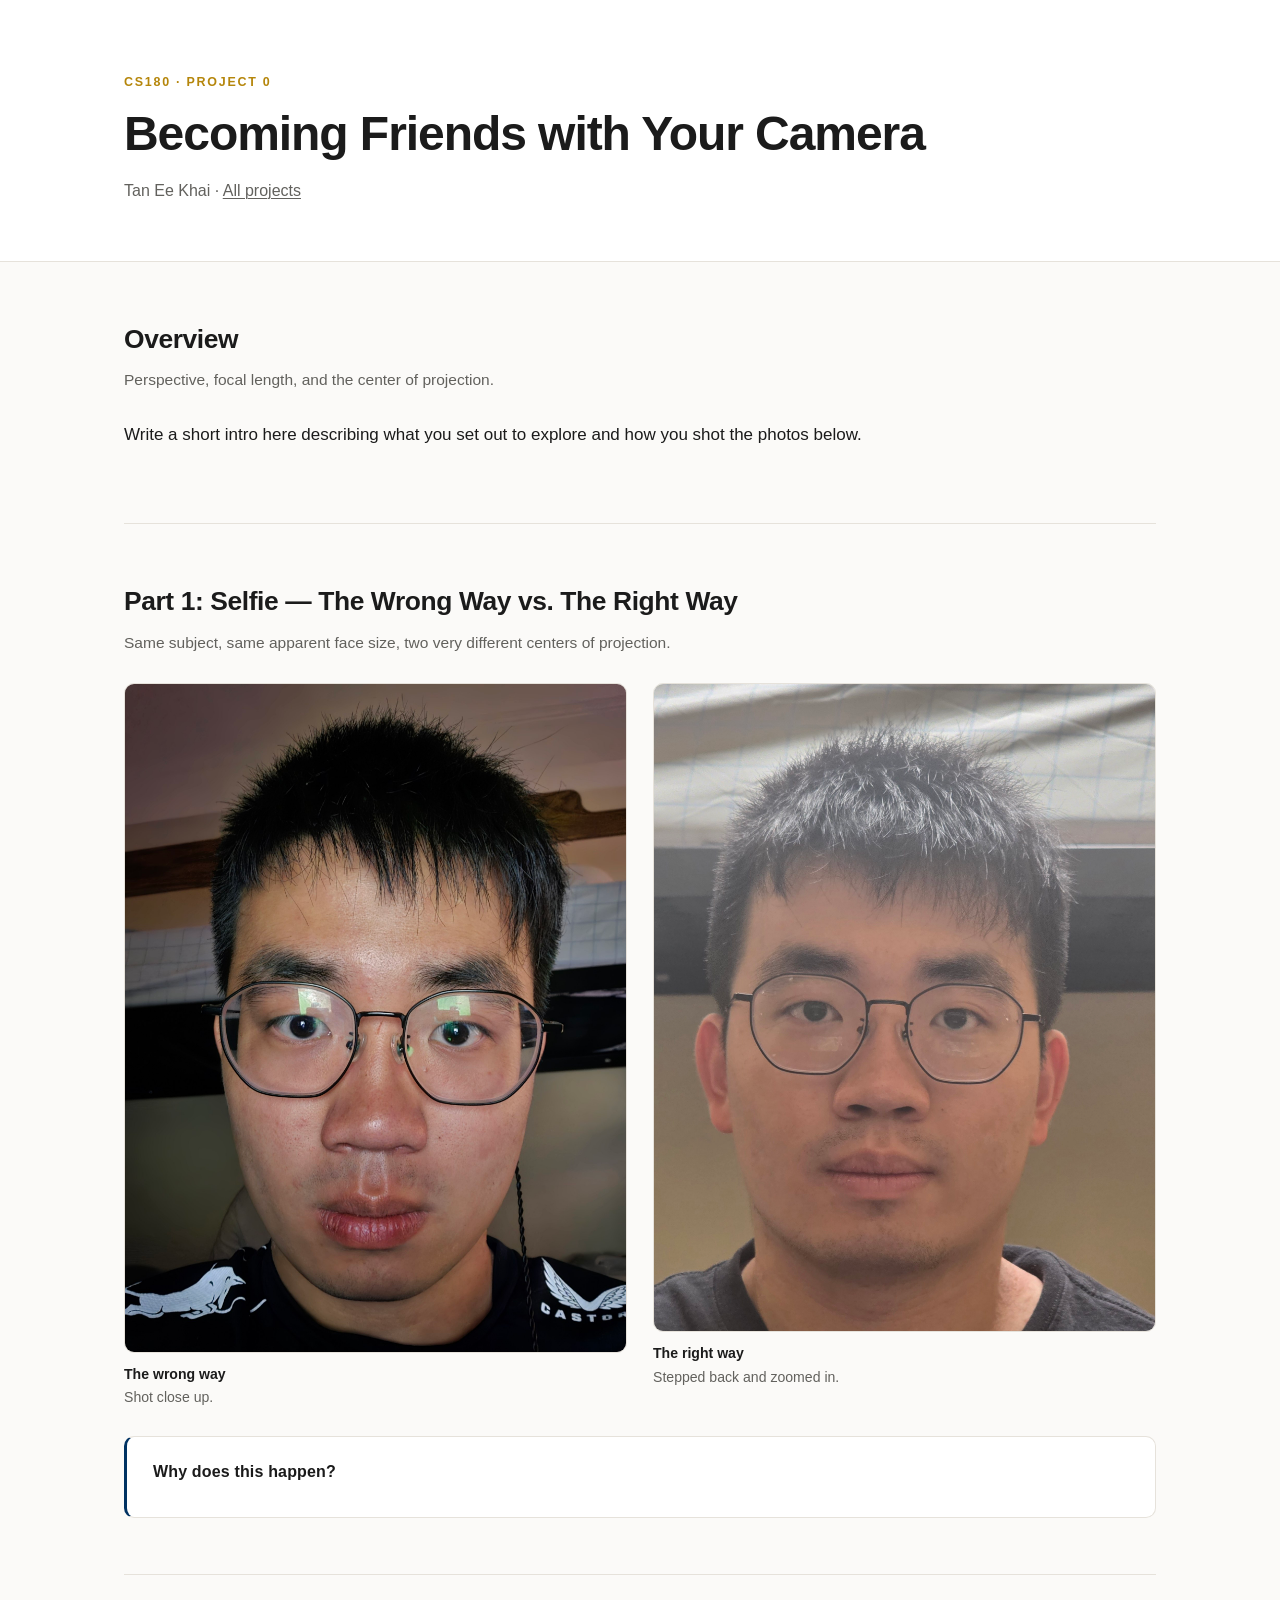
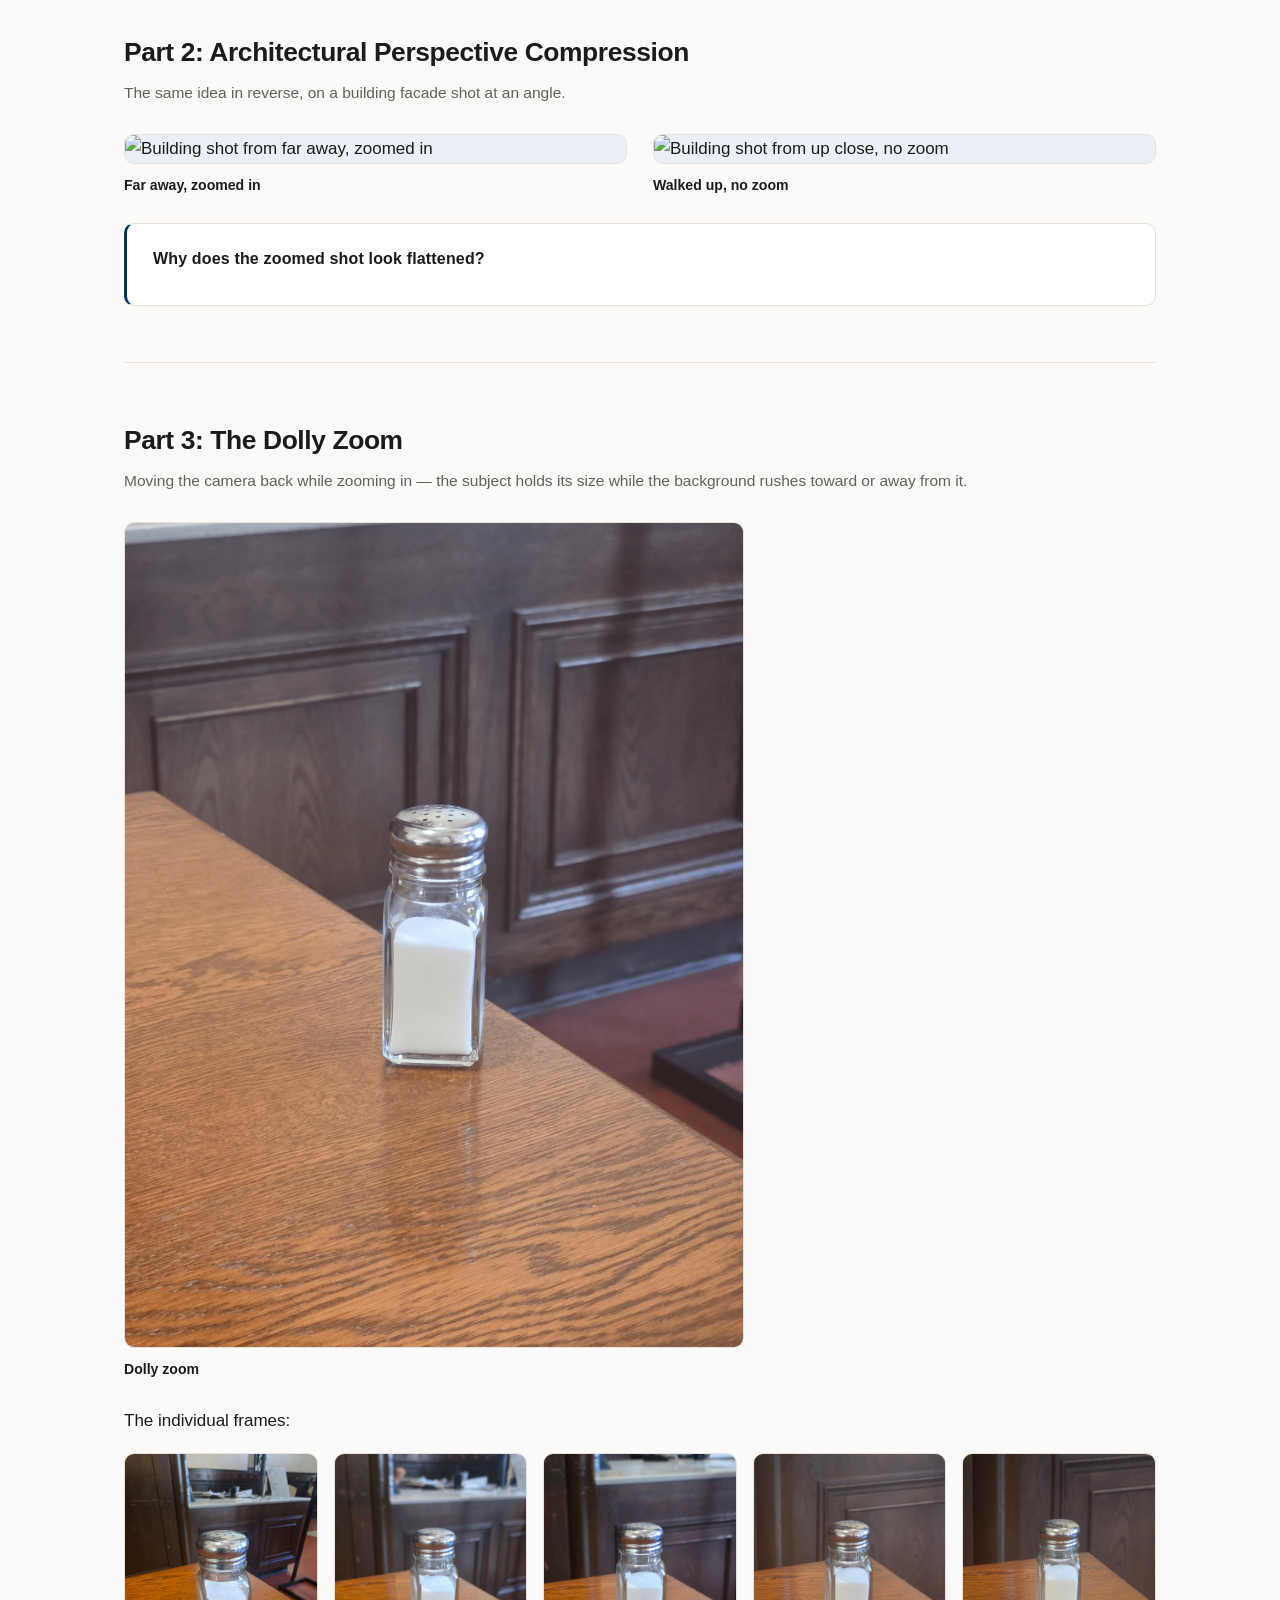
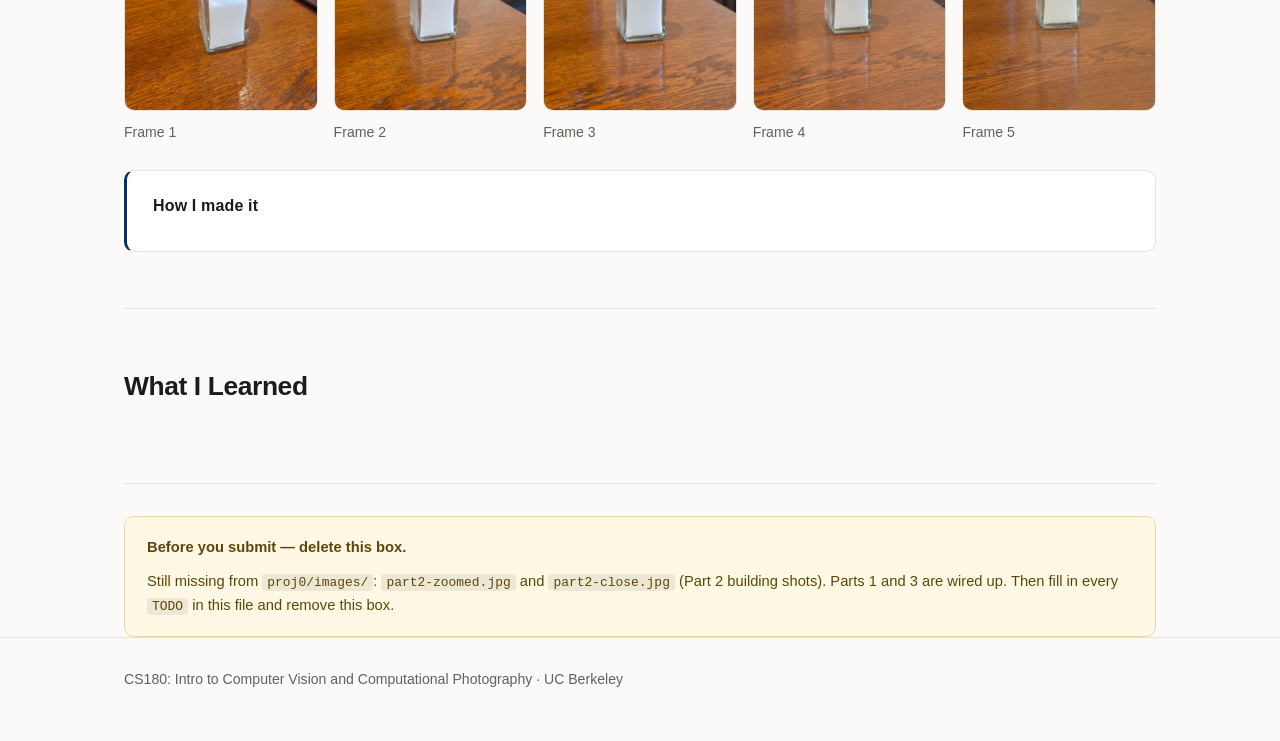
==== proj0/index.html @ 8c3b4233 "Wire Part 3 to the actual dolly zoom filenames" ====
<!DOCTYPE html>
<html lang="en">
<head>
<meta charset="utf-8">
<meta name="viewport" content="width=device-width, initial-scale=1">
<title>Project 0: Becoming Friends with Your Camera — CS180</title>
<style>
:root {
  --bg: #fbfaf8;
  --surface: #ffffff;
  --text: #1b1b1b;
  --muted: #62615d;
  --border: #e6e2db;
  --accent: #003262;
  --accent-soft: #eaf0f6;
  --gold: #b5860b;
  --radius: 10px;
}
@media (prefers-color-scheme: dark) {
  :root {
    --bg: #14161a;
    --surface: #1c1f24;
    --text: #e9e7e3;
    --muted: #9b9892;
    --border: #2d3138;
    --accent: #7fb3e8;
    --accent-soft: #1e2733;
    --gold: #e0ae3c;
  }
}
* { box-sizing: border-box; }
body {
  margin: 0;
  background: var(--bg);
  color: var(--text);
  font-family: -apple-system, BlinkMacSystemFont, "Segoe UI", Inter, Roboto,
    Helvetica, Arial, sans-serif;
  font-size: 17px;
  line-height: 1.65;
  -webkit-font-smoothing: antialiased;
}
.wrap { max-width: 1080px; margin: 0 auto; padding: 0 24px; }

header.hero {
  border-bottom: 1px solid var(--border);
  background: var(--surface);
  padding: 72px 0 56px;
}
.eyebrow {
  font-size: 0.78rem;
  letter-spacing: 0.14em;
  text-transform: uppercase;
  color: var(--gold);
  font-weight: 600;
  margin: 0 0 14px;
}
h1 {
  font-size: clamp(2rem, 5vw, 3rem);
  line-height: 1.12;
  letter-spacing: -0.022em;
  margin: 0 0 18px;
  font-weight: 700;
}
.byline { color: var(--muted); margin: 0; font-size: 1rem; }
.byline a { color: inherit; }

main { padding: 8px 0 96px; }
section { padding: 56px 0; border-bottom: 1px solid var(--border); }
section:last-child { border-bottom: 0; }
h2 {
  font-size: 1.65rem;
  letter-spacing: -0.015em;
  margin: 0 0 6px;
  font-weight: 650;
}
.section-sub { color: var(--muted); margin: 0 0 28px; font-size: 0.97rem; }
p { margin: 0 0 18px; }
a { color: var(--accent); text-decoration-thickness: 1px; text-underline-offset: 2px; }

.pair {
  display: grid;
  grid-template-columns: repeat(auto-fit, minmax(290px, 1fr));
  gap: 26px;
  margin: 0 0 26px;
}
.strip {
  display: grid;
  grid-template-columns: repeat(auto-fit, minmax(170px, 1fr));
  gap: 16px;
  margin: 0 0 26px;
}
figure { margin: 0; }
figure img {
  display: block;
  width: 100%;
  height: auto;
  border-radius: var(--radius);
  border: 1px solid var(--border);
  background: var(--accent-soft);
}
figcaption { margin-top: 10px; font-size: 0.88rem; color: var(--muted); }
figcaption strong { color: var(--text); font-weight: 600; display: block; }
.solo { max-width: 620px; margin: 0 0 26px; }

.writeup {
  background: var(--surface);
  border: 1px solid var(--border);
  border-left: 3px solid var(--accent);
  border-radius: var(--radius);
  padding: 22px 26px;
}
.writeup h3 { margin: 0 0 10px; font-size: 1rem; letter-spacing: 0.01em; }
.writeup p:last-child { margin-bottom: 0; }

.todo {
  background: #fff8e5;
  border: 1px solid #e8d9a8;
  color: #5c4708;
  border-radius: var(--radius);
  padding: 18px 22px;
  margin: 32px 0 0;
  font-size: 0.92rem;
}
.todo code {
  background: rgba(0, 0, 0, 0.07);
  padding: 1px 5px;
  border-radius: 4px;
  font-size: 0.88em;
}
@media (prefers-color-scheme: dark) {
  .todo { background: #2a2412; border-color: #4d421f; color: #e3cf95; }
  .todo code { background: rgba(255, 255, 255, 0.1); }
}

footer {
  border-top: 1px solid var(--border);
  padding: 30px 0 50px;
  color: var(--muted);
  font-size: 0.88rem;
}

@media print {
  body { background: #fff; color: #000; font-size: 12px; }
  header.hero { padding: 20px 0; }
  section { padding: 20px 0; page-break-inside: avoid; }
  .todo { display: none; }
  figure img { border: 1px solid #ccc; }
}
</style>
</head>
<body>

<header class="hero">
  <div class="wrap">
    <p class="eyebrow">CS180 &middot; Project 0</p>
    <h1>Becoming Friends with Your Camera</h1>
    <p class="byline">Tan Ee Khai &middot; <a href="../">All projects</a></p>
  </div>
</header>

<main class="wrap">

  <section>
    <h2>Overview</h2>
    <p class="section-sub">Perspective, focal length, and the center of projection.</p>
    <p>
      <!-- TODO: 2-4 sentences introducing the project in your own words. -->
      Write a short intro here describing what you set out to explore and how you
      shot the photos below.
    </p>
  </section>

  <!-- ============ PART 1 ============ -->
  <section>
    <h2>Part 1: Selfie &mdash; The Wrong Way vs. The Right Way</h2>
    <p class="section-sub">
      Same subject, same apparent face size, two very different centers of projection.
    </p>

    <div class="pair">
      <figure>
        <img src="images/part1-close.jpg" alt="Portrait shot from close up, wide angle">
        <figcaption>
          <strong>The wrong way</strong>
          Shot close up. <!-- TODO: focal length @ distance, e.g. 24mm @ 30cm -->
        </figcaption>
      </figure>
      <figure>
        <img src="images/part1-far.png" alt="Portrait shot from far away, zoomed in">
        <figcaption>
          <strong>The right way</strong>
          Stepped back and zoomed in. <!-- TODO: focal length @ distance -->
        </figcaption>
      </figure>
    </div>

    <div class="writeup">
      <h3>Why does this happen?</h3>
      <p>
        <!-- TODO: your explanation. Think about the ratio of distances from the
             camera to the nose vs. the ears, and how that ratio changes as the
             camera moves back. -->
      </p>
    </div>
  </section>

  <!-- ============ PART 2 ============ -->
  <section>
    <h2>Part 2: Architectural Perspective Compression</h2>
    <p class="section-sub">
      The same idea in reverse, on a building facade shot at an angle.
    </p>

    <div class="pair">
      <figure>
        <img src="images/part2-zoomed.jpg" alt="Building shot from far away, zoomed in">
        <figcaption>
          <strong>Far away, zoomed in</strong>
          <!-- TODO: focal length @ approximate distance -->
        </figcaption>
      </figure>
      <figure>
        <img src="images/part2-close.jpg" alt="Building shot from up close, no zoom">
        <figcaption>
          <strong>Walked up, no zoom</strong>
          <!-- TODO: focal length @ approximate distance -->
        </figcaption>
      </figure>
    </div>

    <div class="writeup">
      <h3>Why does the zoomed shot look flattened?</h3>
      <p>
        <!-- TODO: your explanation. Compare how much the near and far edges of the
             facade differ in distance from the camera in each shot. -->
      </p>
    </div>
  </section>

  <!-- ============ PART 3 ============ -->
  <section>
    <h2>Part 3: The Dolly Zoom</h2>
    <p class="section-sub">
      Moving the camera back while zooming in &mdash; the subject holds its size
      while the background rushes toward or away from it.
    </p>

    <figure class="solo">
      <img src="images/dollyzoom.gif" alt="Animated dolly zoom effect">
      <figcaption>
        <strong>Dolly zoom</strong>
        <!-- TODO: describe your setup and the focal length range you covered. -->
      </figcaption>
    </figure>

    <p>The individual frames:</p>
    <div class="strip">
      <figure>
        <img src="images/dolly1.png" alt="Dolly zoom frame 1">
        <figcaption>Frame 1</figcaption>
      </figure>
      <figure>
        <img src="images/dolly2.jpg" alt="Dolly zoom frame 2">
        <figcaption>Frame 2</figcaption>
      </figure>
      <figure>
        <img src="images/dolly3.jpg" alt="Dolly zoom frame 3">
        <figcaption>Frame 3</figcaption>
      </figure>
      <figure>
        <img src="images/dolly4.jpg" alt="Dolly zoom frame 4">
        <figcaption>Frame 4</figcaption>
      </figure>
      <figure>
        <img src="images/dolly5.jpg" alt="Dolly zoom frame 5">
        <figcaption>Frame 5</figcaption>
      </figure>
    </div>

    <div class="writeup">
      <h3>How I made it</h3>
      <p>
        <!-- TODO: how you shot and assembled the GIF. -->
      </p>
    </div>
  </section>

  <!-- ============ REFLECTION ============ -->
  <section>
    <h2>What I Learned</h2>
    <p>
      <!-- TODO: the single most interesting thing you took away from this project. -->
    </p>
  </section>

  <div class="todo">
    <strong>Before you submit &mdash; delete this box.</strong>
    <p style="margin:10px 0 0">
      Still missing from <code>proj0/images/</code>:
      <code>part2-zoomed.jpg</code> and <code>part2-close.jpg</code>
      (Part 2 building shots). Parts 1 and 3 are wired up.
      Then fill in every <code>TODO</code> in this file and remove this box.
    </p>
  </div>

</main>

<footer>
  <div class="wrap">
    CS180: Intro to Computer Vision and Computational Photography &middot; UC Berkeley
  </div>
</footer>

</body>
</html>
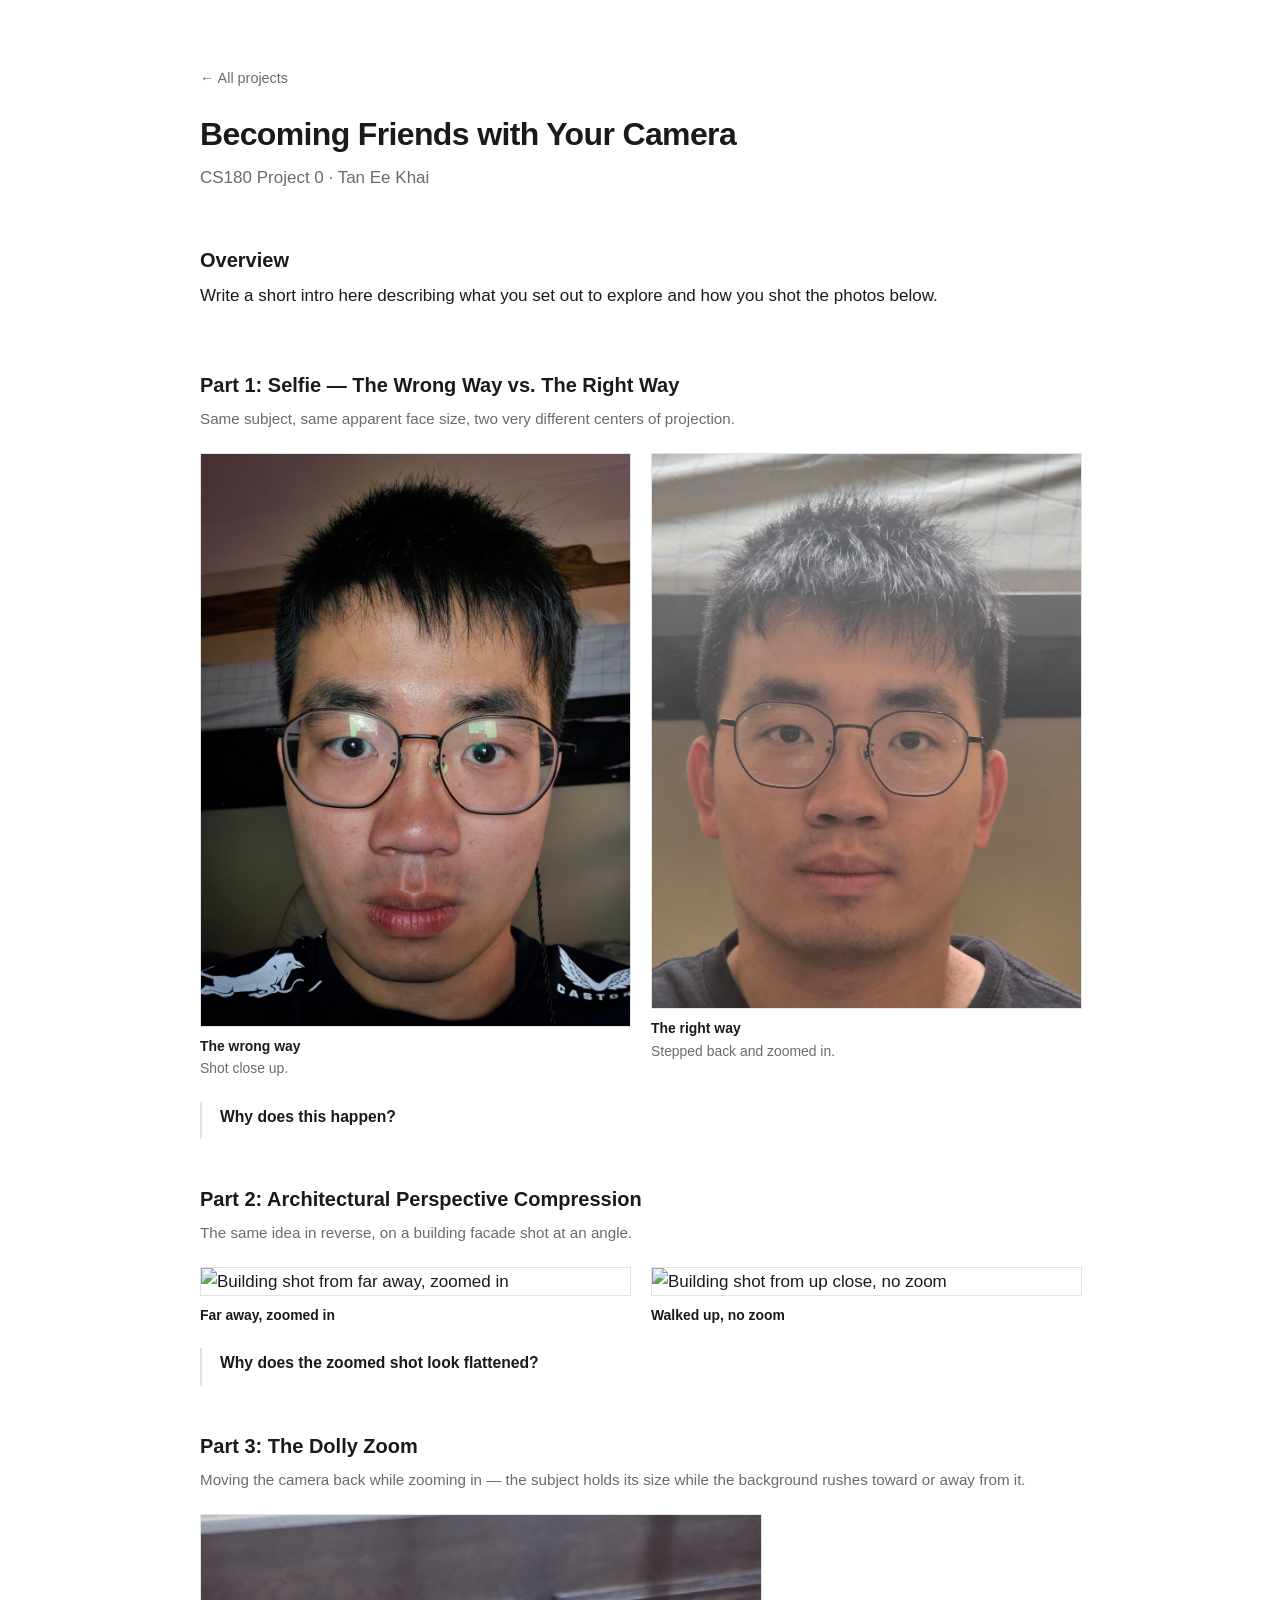
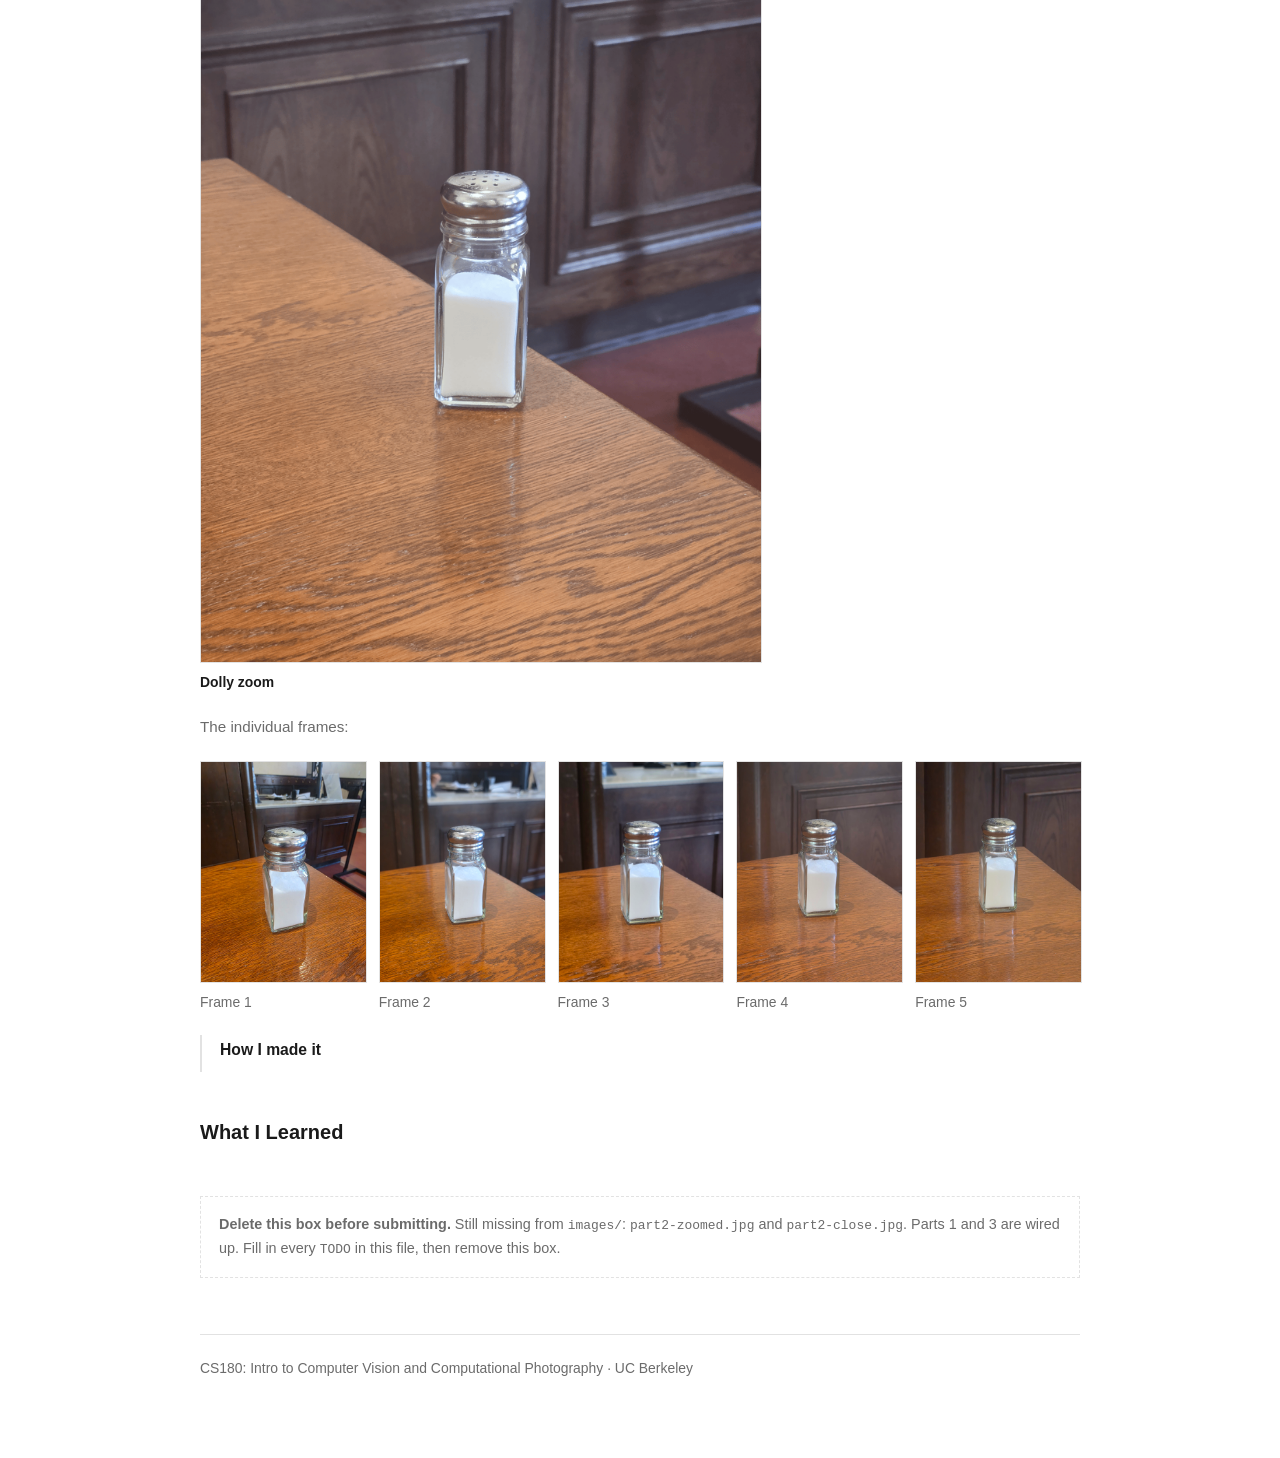
==== commit ac36c414: "Minimal styling; drop images README" ====
--- a/proj0/index.html
+++ b/proj0/index.html
@@ -6,163 +6,72 @@
 <title>Project 0: Becoming Friends with Your Camera — CS180</title>
 <style>
 :root {
-  --bg: #fbfaf8;
-  --surface: #ffffff;
-  --text: #1b1b1b;
-  --muted: #62615d;
-  --border: #e6e2db;
+  --bg: #ffffff;
+  --text: #1a1a1a;
+  --muted: #6b6b6b;
+  --border: #e2e2e2;
   --accent: #003262;
-  --accent-soft: #eaf0f6;
-  --gold: #b5860b;
-  --radius: 10px;
 }
 @media (prefers-color-scheme: dark) {
   :root {
-    --bg: #14161a;
-    --surface: #1c1f24;
-    --text: #e9e7e3;
-    --muted: #9b9892;
-    --border: #2d3138;
+    --bg: #151719;
+    --text: #e8e6e3;
+    --muted: #9a9894;
+    --border: #303336;
     --accent: #7fb3e8;
-    --accent-soft: #1e2733;
-    --gold: #e0ae3c;
   }
 }
-* { box-sizing: border-box; }
 body {
   margin: 0;
   background: var(--bg);
   color: var(--text);
-  font-family: -apple-system, BlinkMacSystemFont, "Segoe UI", Inter, Roboto,
-    Helvetica, Arial, sans-serif;
+  font-family: -apple-system, BlinkMacSystemFont, "Segoe UI", Roboto, Helvetica, Arial, sans-serif;
   font-size: 17px;
-  line-height: 1.65;
-  -webkit-font-smoothing: antialiased;
-}
-.wrap { max-width: 1080px; margin: 0 auto; padding: 0 24px; }
-
-header.hero {
-  border-bottom: 1px solid var(--border);
-  background: var(--surface);
-  padding: 72px 0 56px;
-}
-.eyebrow {
-  font-size: 0.78rem;
-  letter-spacing: 0.14em;
-  text-transform: uppercase;
-  color: var(--gold);
-  font-weight: 600;
-  margin: 0 0 14px;
-}
-h1 {
-  font-size: clamp(2rem, 5vw, 3rem);
-  line-height: 1.12;
-  letter-spacing: -0.022em;
-  margin: 0 0 18px;
-  font-weight: 700;
-}
-.byline { color: var(--muted); margin: 0; font-size: 1rem; }
-.byline a { color: inherit; }
-
-main { padding: 8px 0 96px; }
-section { padding: 56px 0; border-bottom: 1px solid var(--border); }
-section:last-child { border-bottom: 0; }
-h2 {
-  font-size: 1.65rem;
-  letter-spacing: -0.015em;
-  margin: 0 0 6px;
-  font-weight: 650;
-}
-.section-sub { color: var(--muted); margin: 0 0 28px; font-size: 0.97rem; }
-p { margin: 0 0 18px; }
-a { color: var(--accent); text-decoration-thickness: 1px; text-underline-offset: 2px; }
-
-.pair {
-  display: grid;
-  grid-template-columns: repeat(auto-fit, minmax(290px, 1fr));
-  gap: 26px;
-  margin: 0 0 26px;
-}
-.strip {
-  display: grid;
-  grid-template-columns: repeat(auto-fit, minmax(170px, 1fr));
-  gap: 16px;
-  margin: 0 0 26px;
-}
+  line-height: 1.6;
+}
+.wrap { max-width: 880px; margin: 0 auto; padding: 64px 24px 80px; }
+.back { color: var(--muted); font-size: 0.9rem; text-decoration: none; }
+.back:hover { text-decoration: underline; }
+h1 { font-size: 2rem; font-weight: 600; margin: 18px 0 4px; letter-spacing: -0.02em; }
+.sub { color: var(--muted); margin: 0 0 8px; }
+section { padding: 44px 0 0; }
+h2 { font-size: 1.25rem; font-weight: 600; margin: 0 0 6px; }
+.note { color: var(--muted); margin: 0 0 22px; font-size: 0.95rem; }
+p { margin: 0 0 16px; }
+a { color: var(--accent); text-underline-offset: 2px; }
+.pair { display: grid; grid-template-columns: repeat(auto-fit, minmax(280px, 1fr)); gap: 22px; margin-bottom: 22px; }
+.strip { display: grid; grid-template-columns: repeat(auto-fit, minmax(150px, 1fr)); gap: 14px; margin-bottom: 22px; }
 figure { margin: 0; }
-figure img {
-  display: block;
-  width: 100%;
-  height: auto;
-  border-radius: var(--radius);
-  border: 1px solid var(--border);
-  background: var(--accent-soft);
-}
-figcaption { margin-top: 10px; font-size: 0.88rem; color: var(--muted); }
-figcaption strong { color: var(--text); font-weight: 600; display: block; }
-.solo { max-width: 620px; margin: 0 0 26px; }
-
-.writeup {
-  background: var(--surface);
-  border: 1px solid var(--border);
-  border-left: 3px solid var(--accent);
-  border-radius: var(--radius);
-  padding: 22px 26px;
-}
-.writeup h3 { margin: 0 0 10px; font-size: 1rem; letter-spacing: 0.01em; }
-.writeup p:last-child { margin-bottom: 0; }
-
+figure img { display: block; width: 100%; height: auto; border: 1px solid var(--border); }
+figcaption { margin-top: 8px; font-size: 0.87rem; color: var(--muted); }
+figcaption strong { display: block; color: var(--text); font-weight: 600; }
+.solo { max-width: 560px; margin-bottom: 22px; }
+.why { border-left: 2px solid var(--border); padding: 2px 0 2px 18px; }
+.why h3 { margin: 0 0 8px; font-size: 0.98rem; font-weight: 600; }
+.why p:last-child { margin-bottom: 0; }
 .todo {
-  background: #fff8e5;
-  border: 1px solid #e8d9a8;
-  color: #5c4708;
-  border-radius: var(--radius);
-  padding: 18px 22px;
-  margin: 32px 0 0;
-  font-size: 0.92rem;
-}
-.todo code {
-  background: rgba(0, 0, 0, 0.07);
-  padding: 1px 5px;
-  border-radius: 4px;
-  font-size: 0.88em;
-}
-@media (prefers-color-scheme: dark) {
-  .todo { background: #2a2412; border-color: #4d421f; color: #e3cf95; }
-  .todo code { background: rgba(255, 255, 255, 0.1); }
-}
-
-footer {
-  border-top: 1px solid var(--border);
-  padding: 30px 0 50px;
-  color: var(--muted);
-  font-size: 0.88rem;
-}
-
+  margin-top: 48px; padding: 16px 18px; font-size: 0.9rem;
+  border: 1px dashed var(--border); color: var(--muted);
+}
+.todo code { font-size: 0.9em; }
+footer { margin-top: 56px; padding-top: 22px; border-top: 1px solid var(--border); color: var(--muted); font-size: 0.87rem; }
 @media print {
   body { background: #fff; color: #000; font-size: 12px; }
-  header.hero { padding: 20px 0; }
-  section { padding: 20px 0; page-break-inside: avoid; }
-  .todo { display: none; }
-  figure img { border: 1px solid #ccc; }
+  .wrap { padding: 12px; max-width: none; }
+  section { page-break-inside: avoid; }
+  .todo, .back { display: none; }
 }
 </style>
 </head>
 <body>
-
-<header class="hero">
-  <div class="wrap">
-    <p class="eyebrow">CS180 &middot; Project 0</p>
-    <h1>Becoming Friends with Your Camera</h1>
-    <p class="byline">Tan Ee Khai &middot; <a href="../">All projects</a></p>
-  </div>
-</header>
-
-<main class="wrap">
+<div class="wrap">
+
+  <a class="back" href="../">&larr; All projects</a>
+  <h1>Becoming Friends with Your Camera</h1>
+  <p class="sub">CS180 Project 0 &middot; Tan Ee Khai</p>
 
   <section>
     <h2>Overview</h2>
-    <p class="section-sub">Perspective, focal length, and the center of projection.</p>
     <p>
       <!-- TODO: 2-4 sentences introducing the project in your own words. -->
       Write a short intro here describing what you set out to explore and how you
@@ -173,9 +82,7 @@
   <!-- ============ PART 1 ============ -->
   <section>
     <h2>Part 1: Selfie &mdash; The Wrong Way vs. The Right Way</h2>
-    <p class="section-sub">
-      Same subject, same apparent face size, two very different centers of projection.
-    </p>
+    <p class="note">Same subject, same apparent face size, two very different centers of projection.</p>
 
     <div class="pair">
       <figure>
@@ -194,7 +101,7 @@
       </figure>
     </div>
 
-    <div class="writeup">
+    <div class="why">
       <h3>Why does this happen?</h3>
       <p>
         <!-- TODO: your explanation. Think about the ratio of distances from the
@@ -207,9 +114,7 @@
   <!-- ============ PART 2 ============ -->
   <section>
     <h2>Part 2: Architectural Perspective Compression</h2>
-    <p class="section-sub">
-      The same idea in reverse, on a building facade shot at an angle.
-    </p>
+    <p class="note">The same idea in reverse, on a building facade shot at an angle.</p>
 
     <div class="pair">
       <figure>
@@ -228,7 +133,7 @@
       </figure>
     </div>
 
-    <div class="writeup">
+    <div class="why">
       <h3>Why does the zoomed shot look flattened?</h3>
       <p>
         <!-- TODO: your explanation. Compare how much the near and far edges of the
@@ -240,7 +145,7 @@
   <!-- ============ PART 3 ============ -->
   <section>
     <h2>Part 3: The Dolly Zoom</h2>
-    <p class="section-sub">
+    <p class="note">
       Moving the camera back while zooming in &mdash; the subject holds its size
       while the background rushes toward or away from it.
     </p>
@@ -253,7 +158,7 @@
       </figcaption>
     </figure>
 
-    <p>The individual frames:</p>
+    <p class="note">The individual frames:</p>
     <div class="strip">
       <figure>
         <img src="images/dolly1.png" alt="Dolly zoom frame 1">
@@ -277,7 +182,7 @@
       </figure>
     </div>
 
-    <div class="writeup">
+    <div class="why">
       <h3>How I made it</h3>
       <p>
         <!-- TODO: how you shot and assembled the GIF. -->
@@ -294,22 +199,16 @@
   </section>
 
   <div class="todo">
-    <strong>Before you submit &mdash; delete this box.</strong>
-    <p style="margin:10px 0 0">
-      Still missing from <code>proj0/images/</code>:
-      <code>part2-zoomed.jpg</code> and <code>part2-close.jpg</code>
-      (Part 2 building shots). Parts 1 and 3 are wired up.
-      Then fill in every <code>TODO</code> in this file and remove this box.
-    </p>
+    <strong>Delete this box before submitting.</strong>
+    Still missing from <code>images/</code>: <code>part2-zoomed.jpg</code> and
+    <code>part2-close.jpg</code>. Parts 1 and 3 are wired up. Fill in every
+    <code>TODO</code> in this file, then remove this box.
   </div>
 
-</main>
-
-<footer>
-  <div class="wrap">
+  <footer>
     CS180: Intro to Computer Vision and Computational Photography &middot; UC Berkeley
-  </div>
-</footer>
-
+  </footer>
+
+</div>
 </body>
 </html>
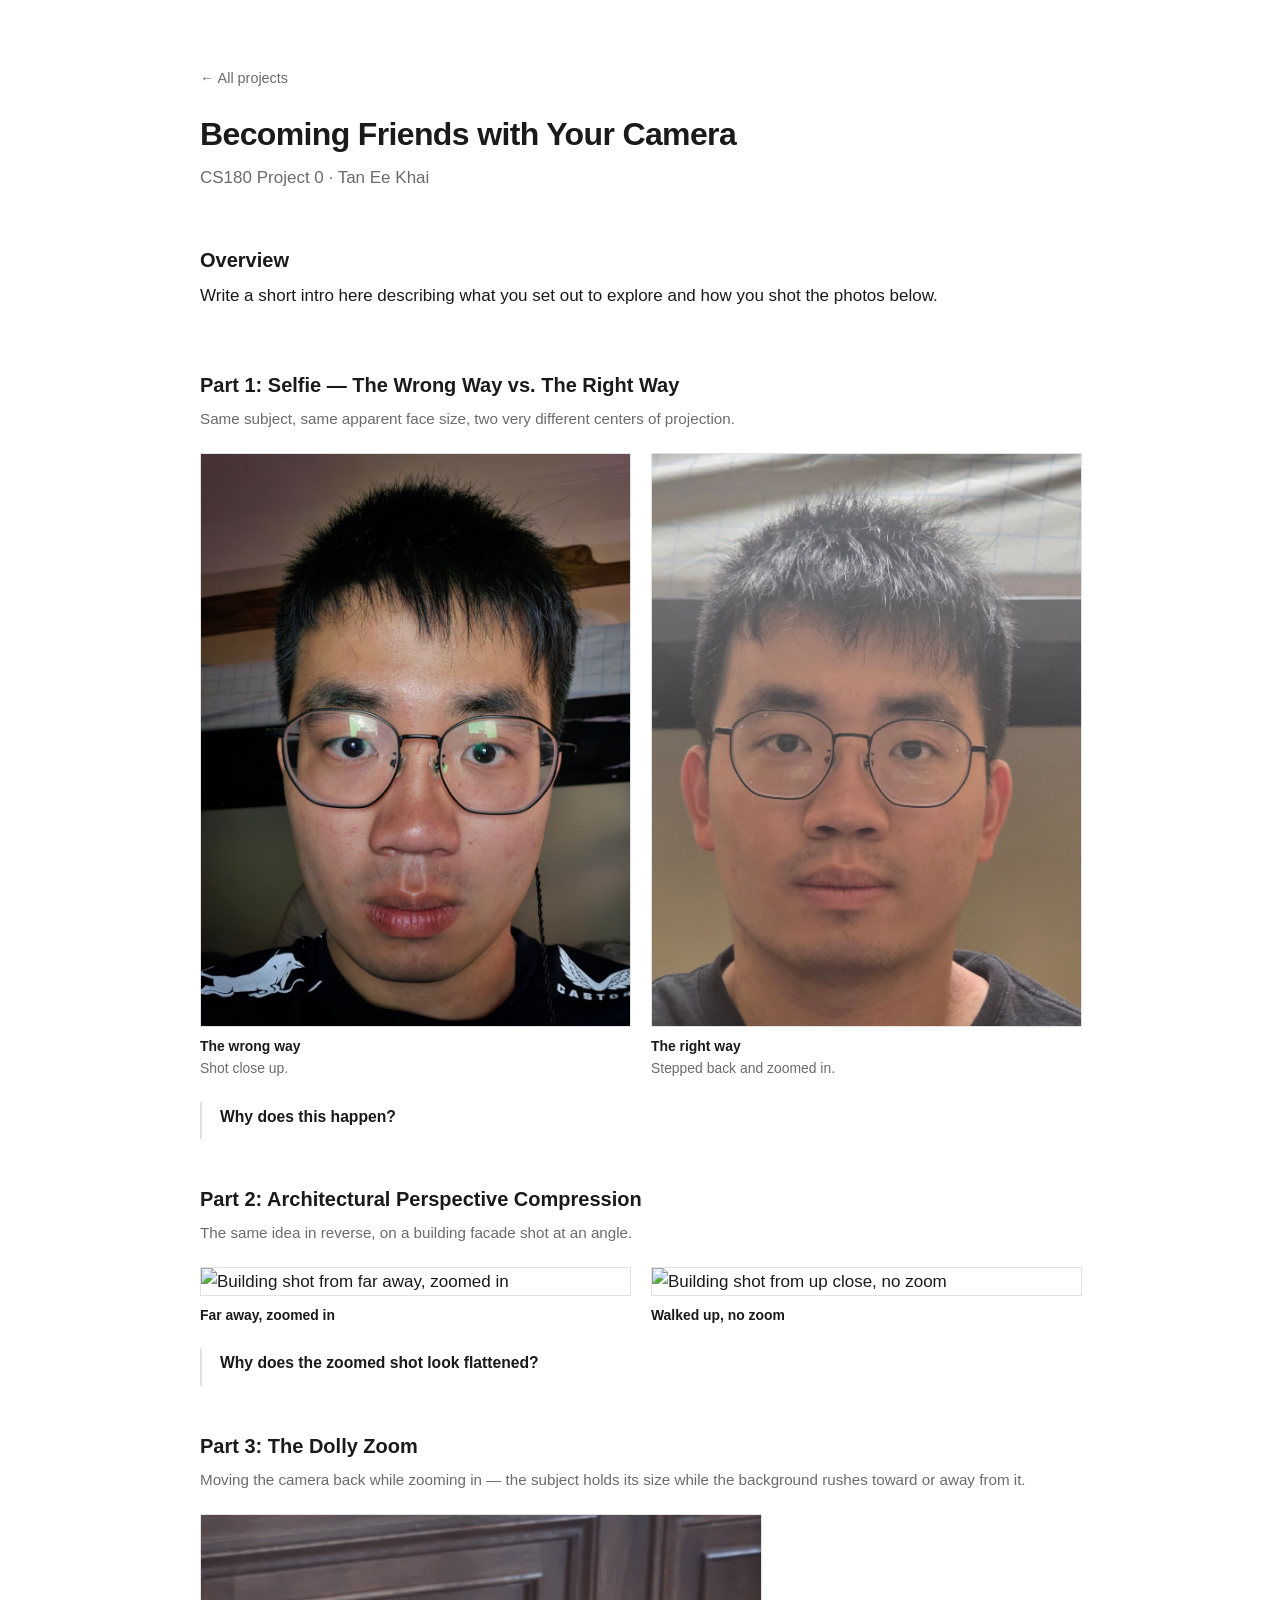
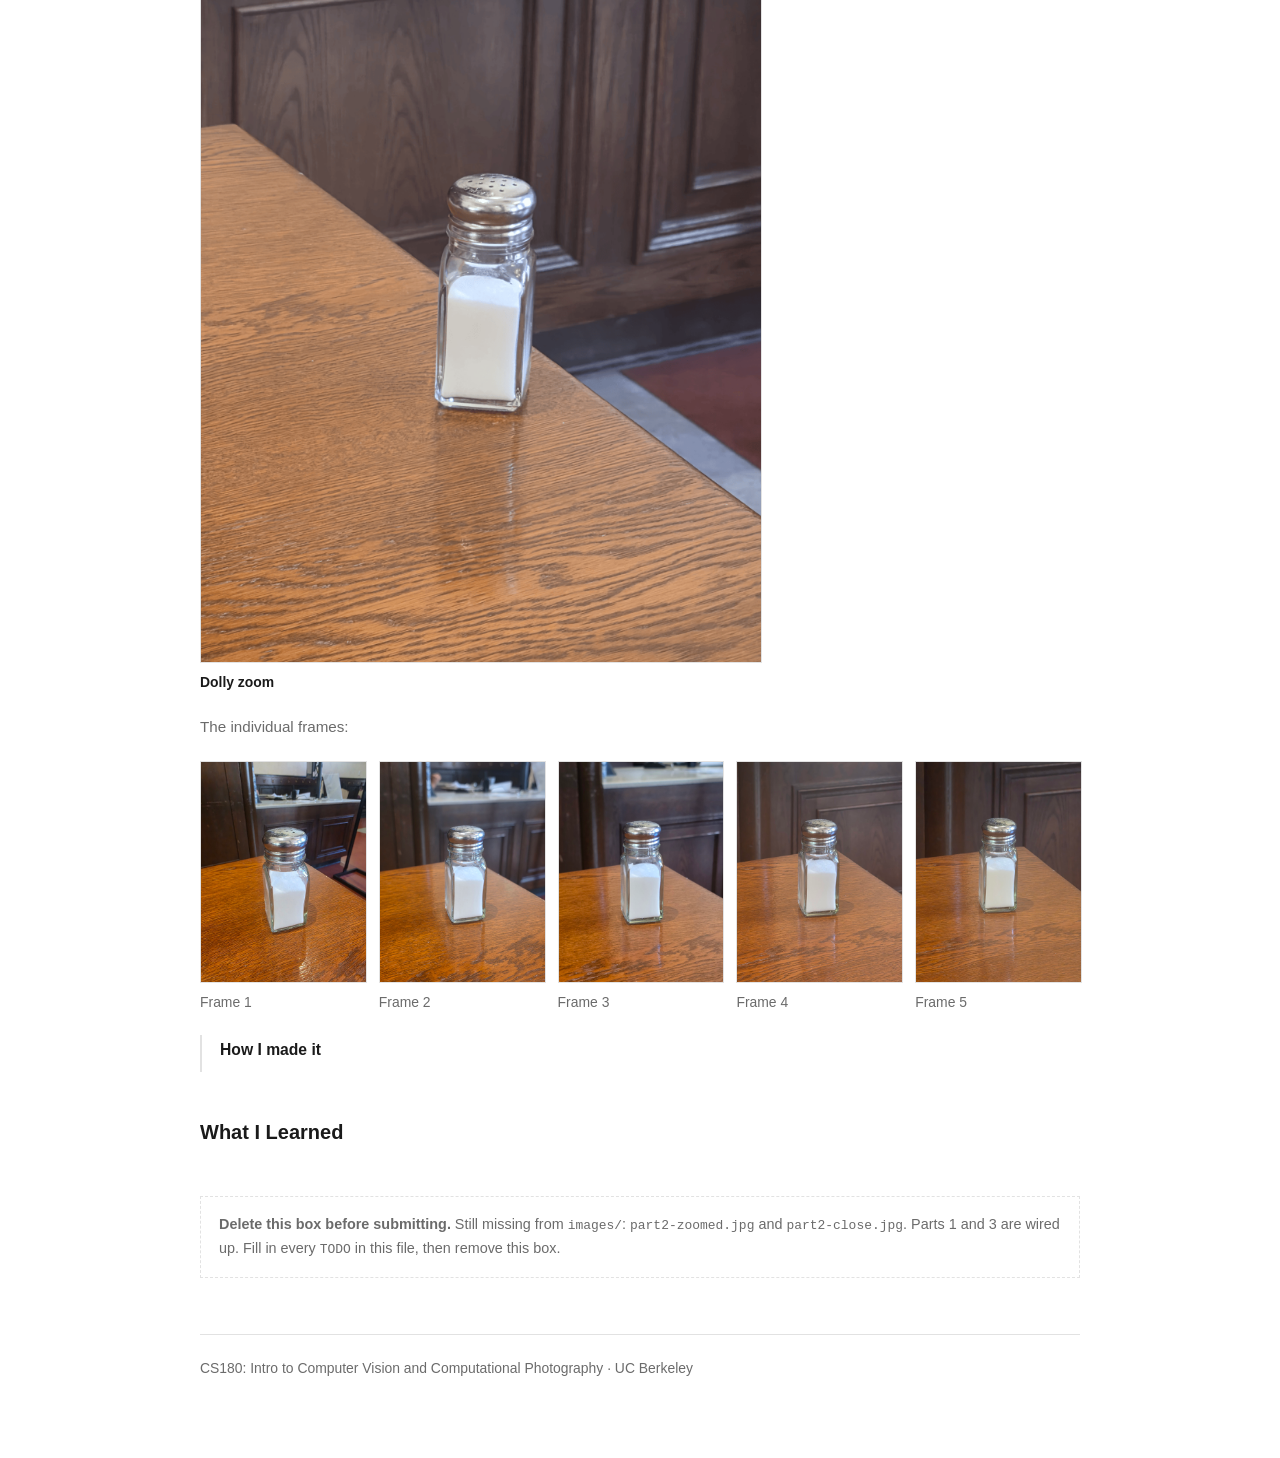
==== commit 6ca4f182: "Match Part 1 image heights with a shared 3:4 crop" ====
--- a/proj0/index.html
+++ b/proj0/index.html
@@ -43,6 +43,7 @@
 .strip { display: grid; grid-template-columns: repeat(auto-fit, minmax(150px, 1fr)); gap: 14px; margin-bottom: 22px; }
 figure { margin: 0; }
 figure img { display: block; width: 100%; height: auto; border: 1px solid var(--border); }
+.pair.portrait img { aspect-ratio: 3 / 4; object-fit: cover; }
 figcaption { margin-top: 8px; font-size: 0.87rem; color: var(--muted); }
 figcaption strong { display: block; color: var(--text); font-weight: 600; }
 .solo { max-width: 560px; margin-bottom: 22px; }
@@ -84,7 +85,7 @@
     <h2>Part 1: Selfie &mdash; The Wrong Way vs. The Right Way</h2>
     <p class="note">Same subject, same apparent face size, two very different centers of projection.</p>
 
-    <div class="pair">
+    <div class="pair portrait">
       <figure>
         <img src="images/part1-close.jpg" alt="Portrait shot from close up, wide angle">
         <figcaption>
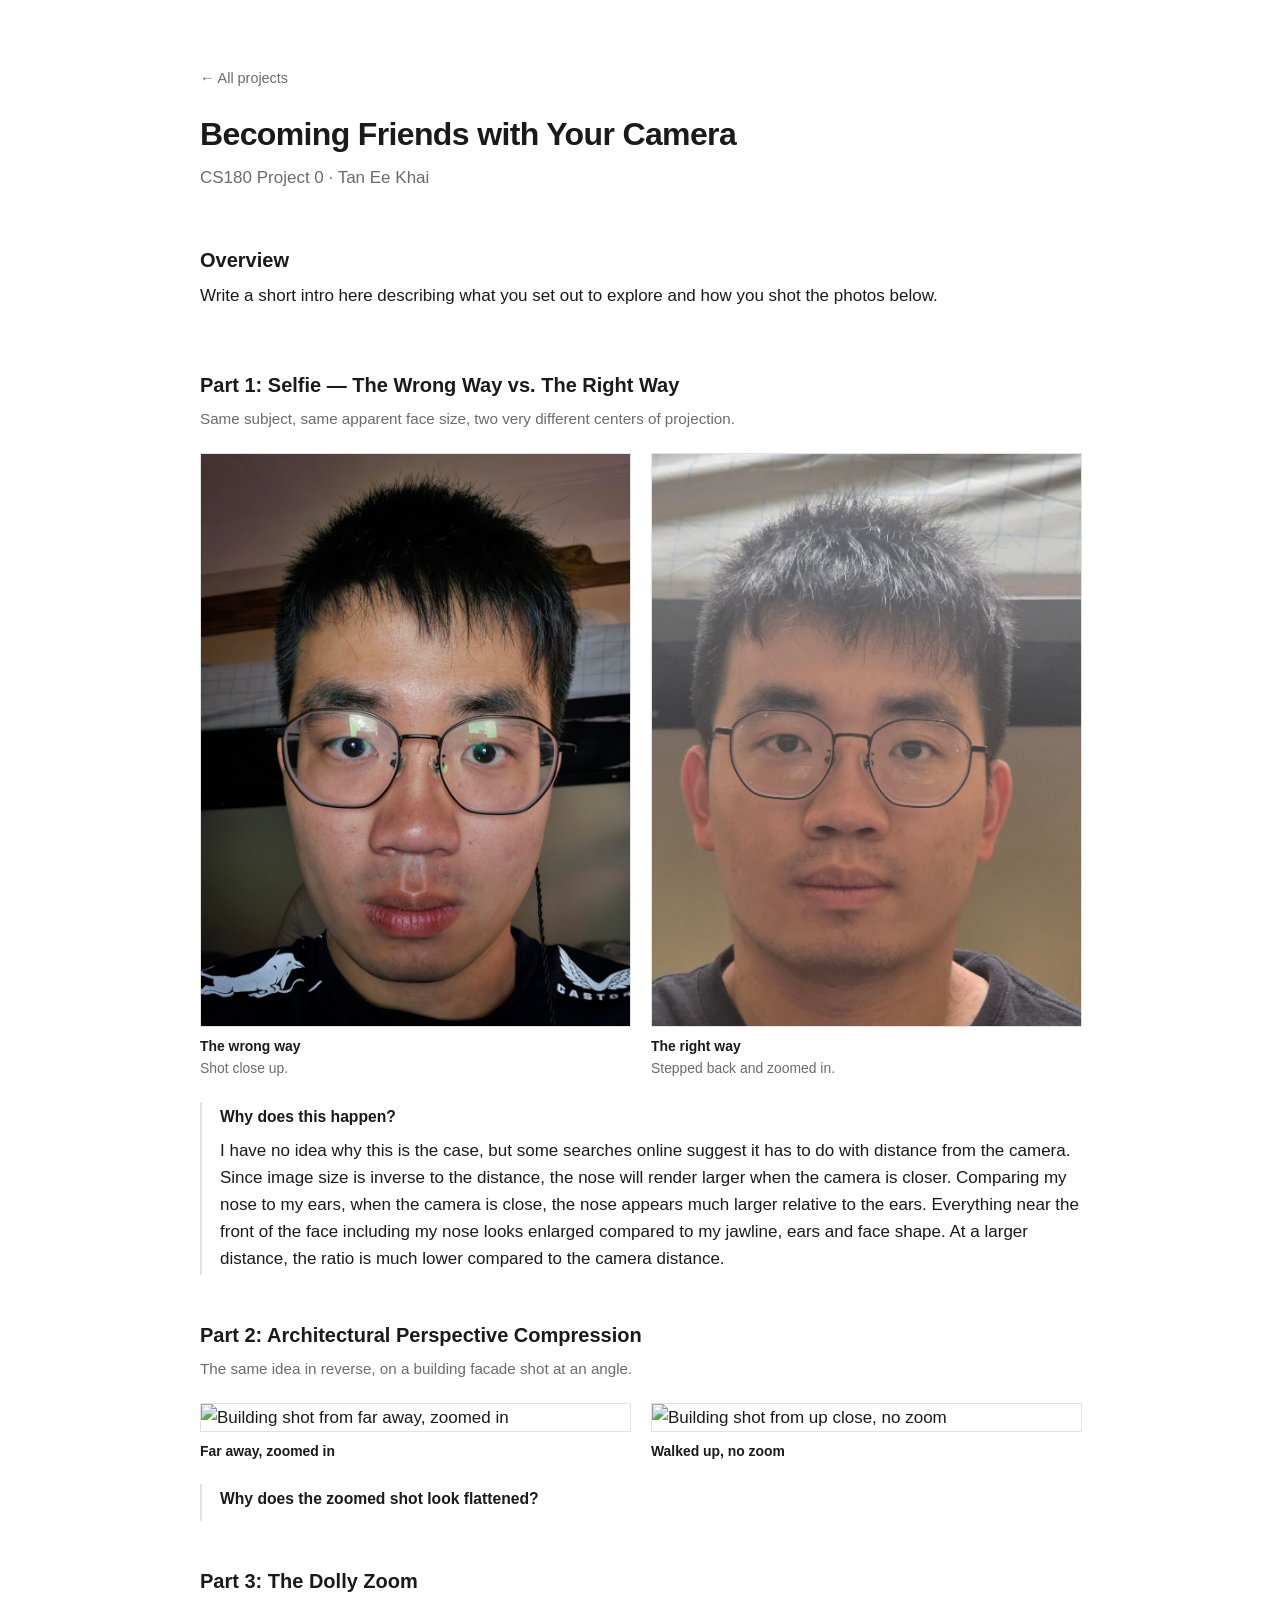
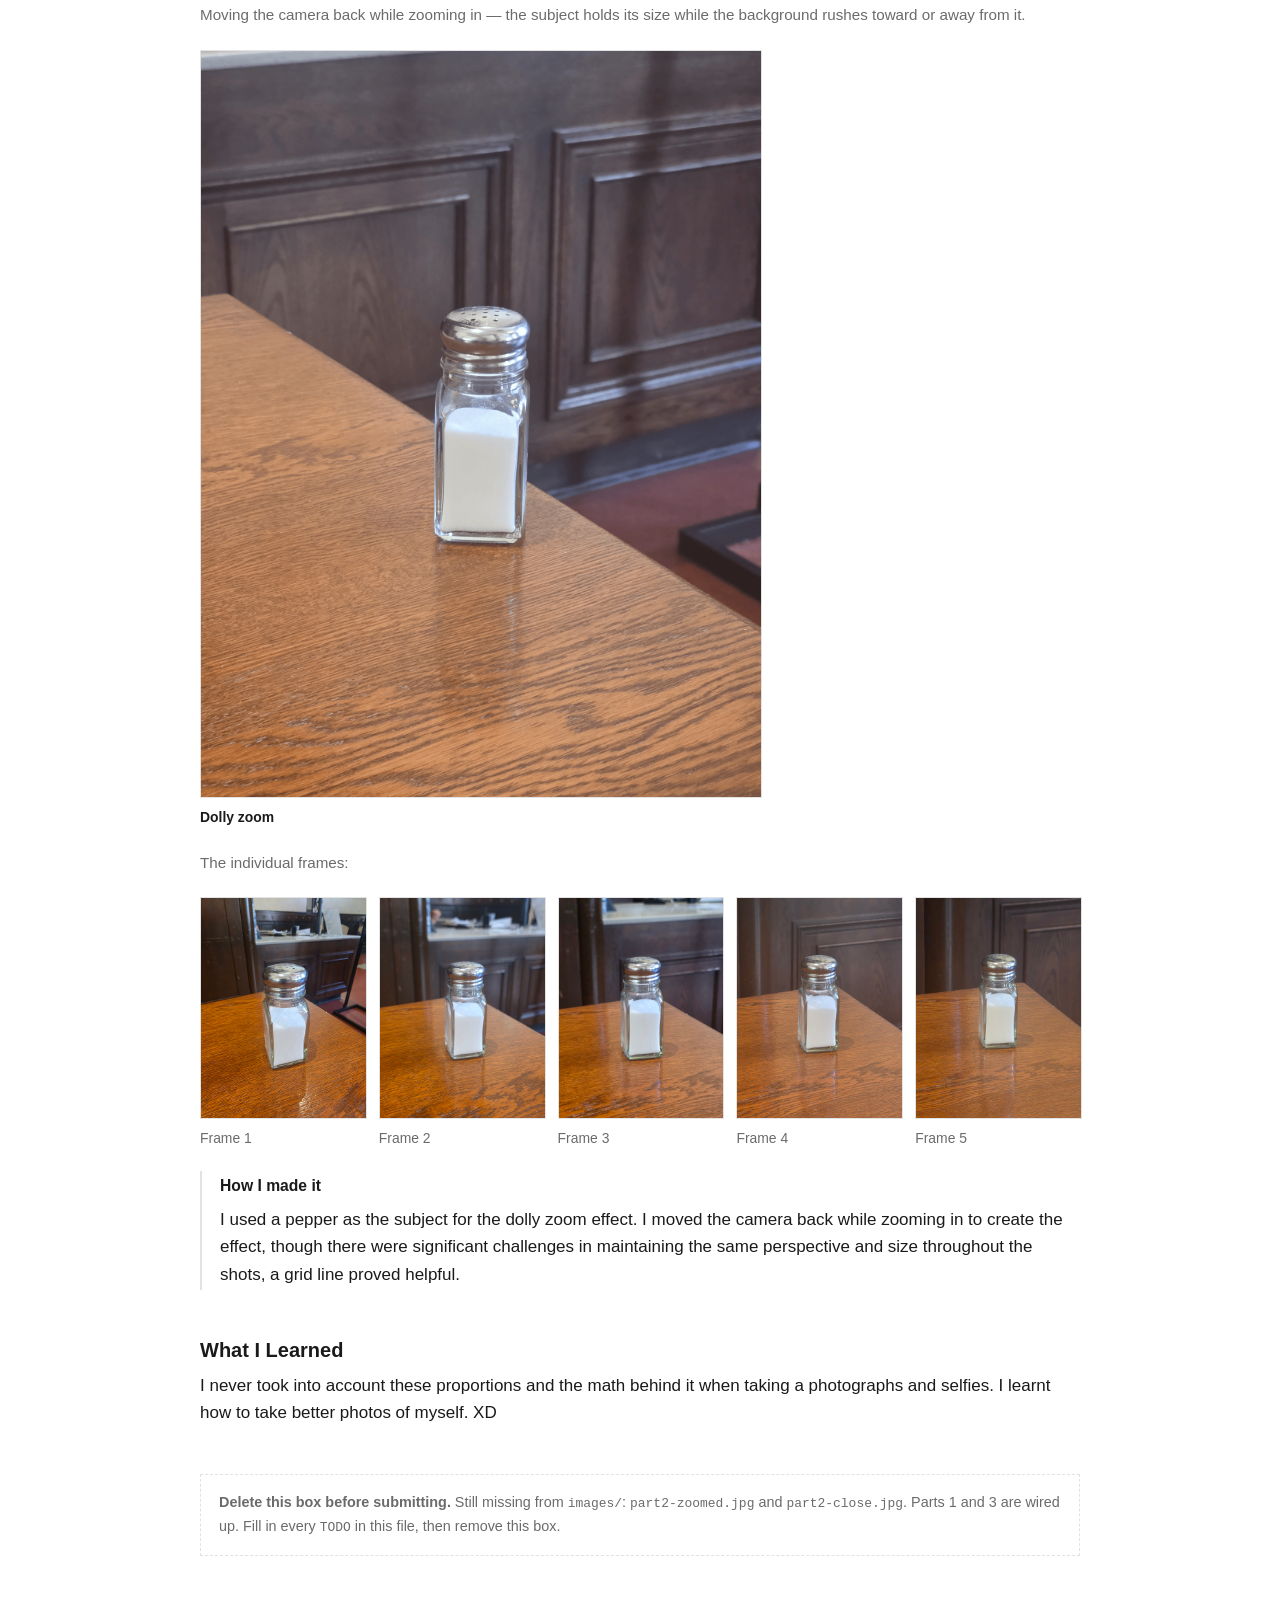
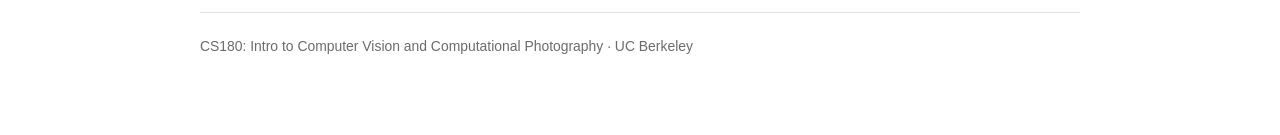
==== commit 34bac7f4: "Add Part 1, dolly zoom, and reflection writeups" ====
--- a/proj0/index.html
+++ b/proj0/index.html
@@ -105,9 +105,7 @@
     <div class="why">
       <h3>Why does this happen?</h3>
       <p>
-        <!-- TODO: your explanation. Think about the ratio of distances from the
-             camera to the nose vs. the ears, and how that ratio changes as the
-             camera moves back. -->
+        I have no idea why this is the case, but some searches online suggest it has to do with distance from the camera. Since image size is inverse to the distance, the nose will render larger when the camera is closer. Comparing my nose to my ears, when the camera is close, the nose appears much larger relative to the ears. Everything near the front of the face including my nose looks enlarged compared to my jawline, ears and face shape. At a larger distance, the ratio is much lower compared to the camera distance.
       </p>
     </div>
   </section>
@@ -186,7 +184,7 @@
     <div class="why">
       <h3>How I made it</h3>
       <p>
-        <!-- TODO: how you shot and assembled the GIF. -->
+        I used a pepper as the subject for the dolly zoom effect. I moved the camera back while zooming in to create the effect, though there were significant challenges in maintaining the same perspective and size throughout the shots, a grid line proved helpful.
       </p>
     </div>
   </section>
@@ -195,7 +193,7 @@
   <section>
     <h2>What I Learned</h2>
     <p>
-      <!-- TODO: the single most interesting thing you took away from this project. -->
+      I never took into account these proportions and the math behind it when taking a photographs and selfies. I learnt how to take better photos of myself. XD
     </p>
   </section>
 
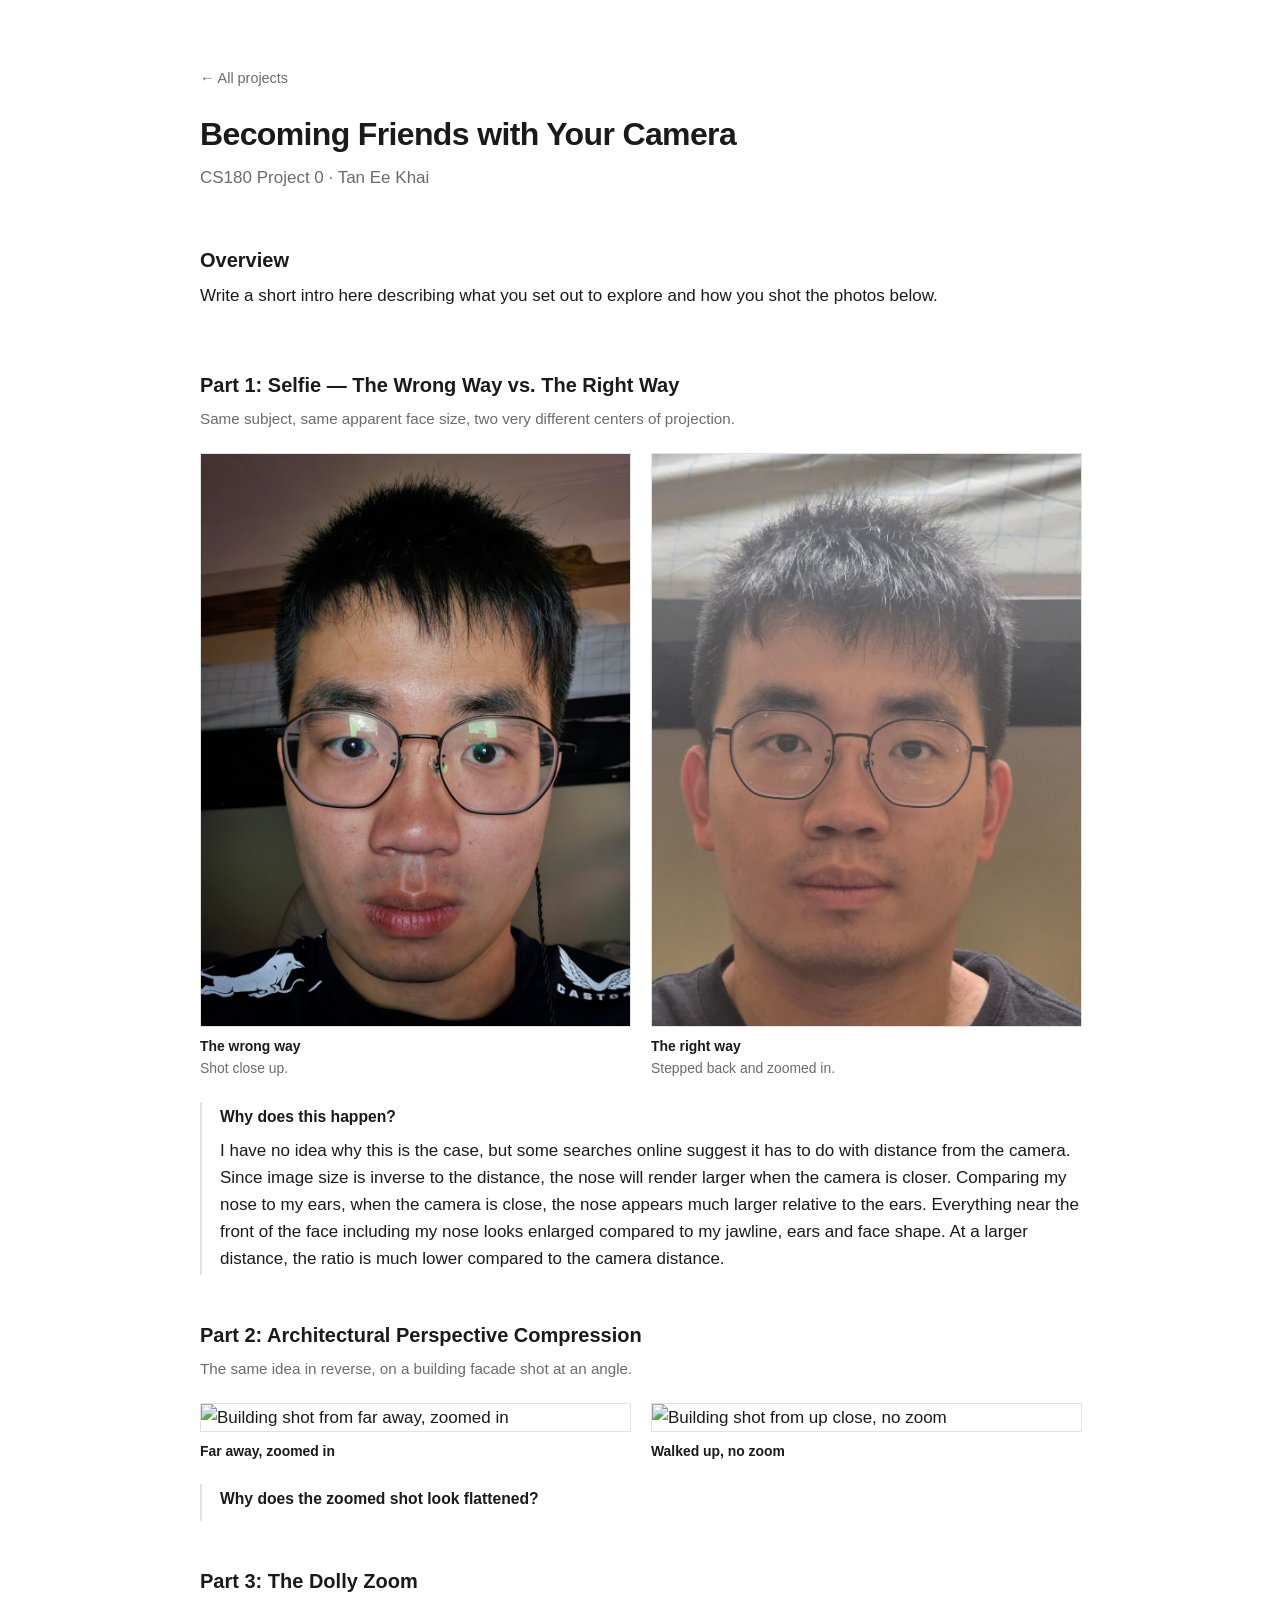
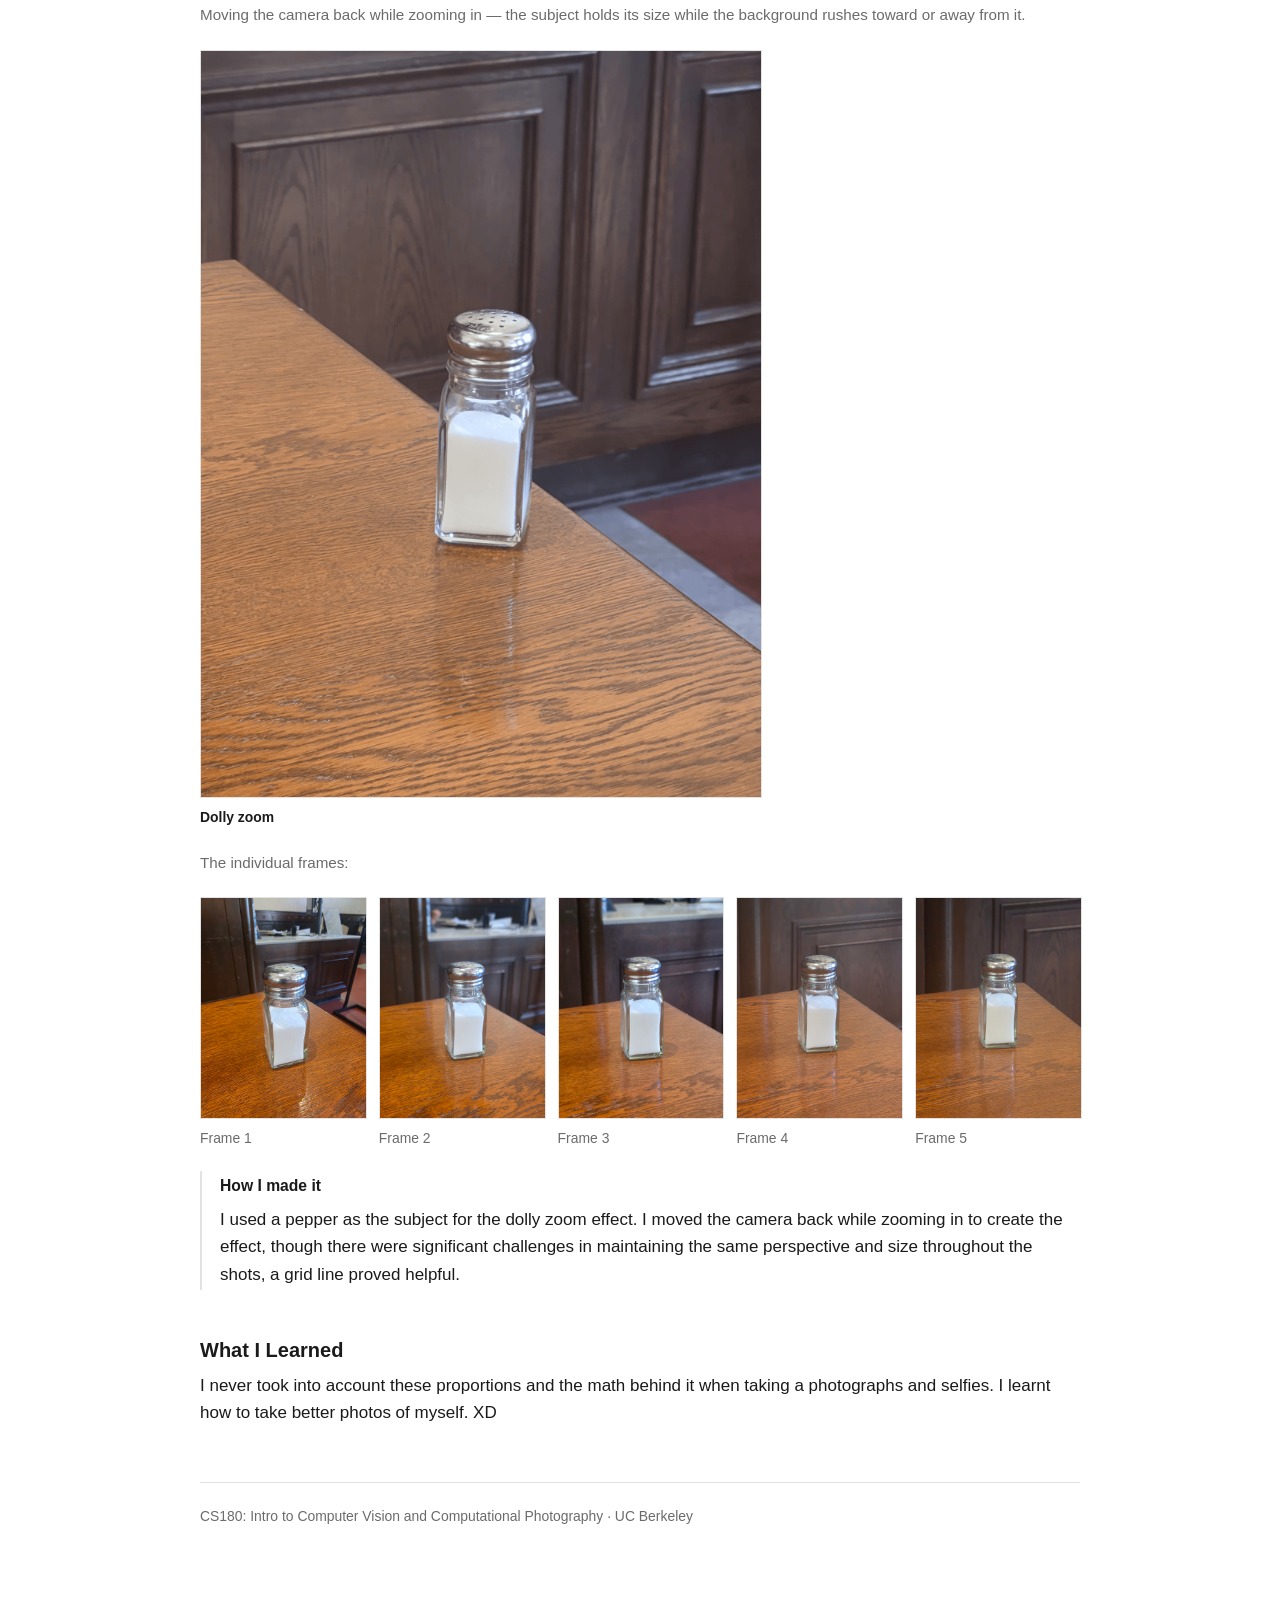
==== commit 8c4e46b9: "Remove submission checklist box" ====
--- a/proj0/index.html
+++ b/proj0/index.html
@@ -50,17 +50,12 @@
 .why { border-left: 2px solid var(--border); padding: 2px 0 2px 18px; }
 .why h3 { margin: 0 0 8px; font-size: 0.98rem; font-weight: 600; }
 .why p:last-child { margin-bottom: 0; }
-.todo {
-  margin-top: 48px; padding: 16px 18px; font-size: 0.9rem;
-  border: 1px dashed var(--border); color: var(--muted);
-}
-.todo code { font-size: 0.9em; }
 footer { margin-top: 56px; padding-top: 22px; border-top: 1px solid var(--border); color: var(--muted); font-size: 0.87rem; }
 @media print {
   body { background: #fff; color: #000; font-size: 12px; }
   .wrap { padding: 12px; max-width: none; }
   section { page-break-inside: avoid; }
-  .todo, .back { display: none; }
+  .back { display: none; }
 }
 </style>
 </head>
@@ -197,12 +192,6 @@
     </p>
   </section>
 
-  <div class="todo">
-    <strong>Delete this box before submitting.</strong>
-    Still missing from <code>images/</code>: <code>part2-zoomed.jpg</code> and
-    <code>part2-close.jpg</code>. Parts 1 and 3 are wired up. Fill in every
-    <code>TODO</code> in this file, then remove this box.
-  </div>
 
   <footer>
     CS180: Intro to Computer Vision and Computational Photography &middot; UC Berkeley
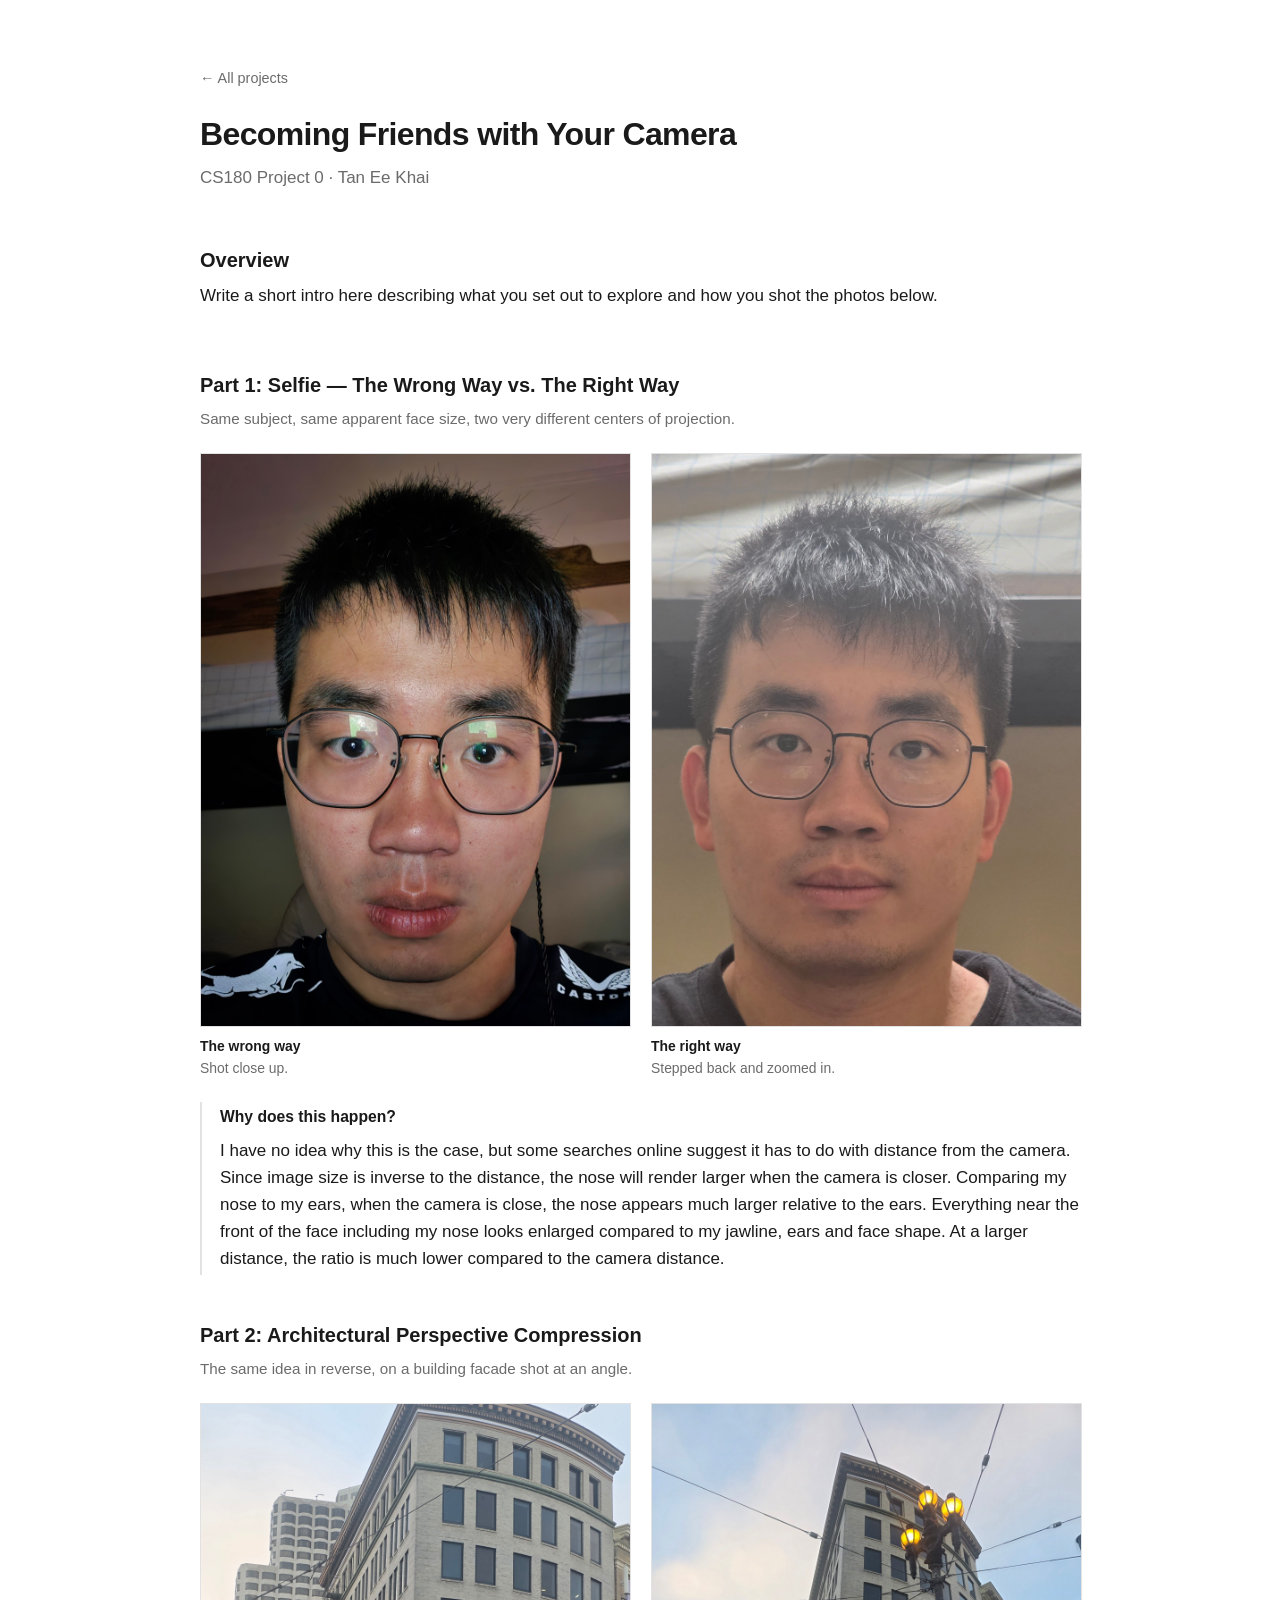
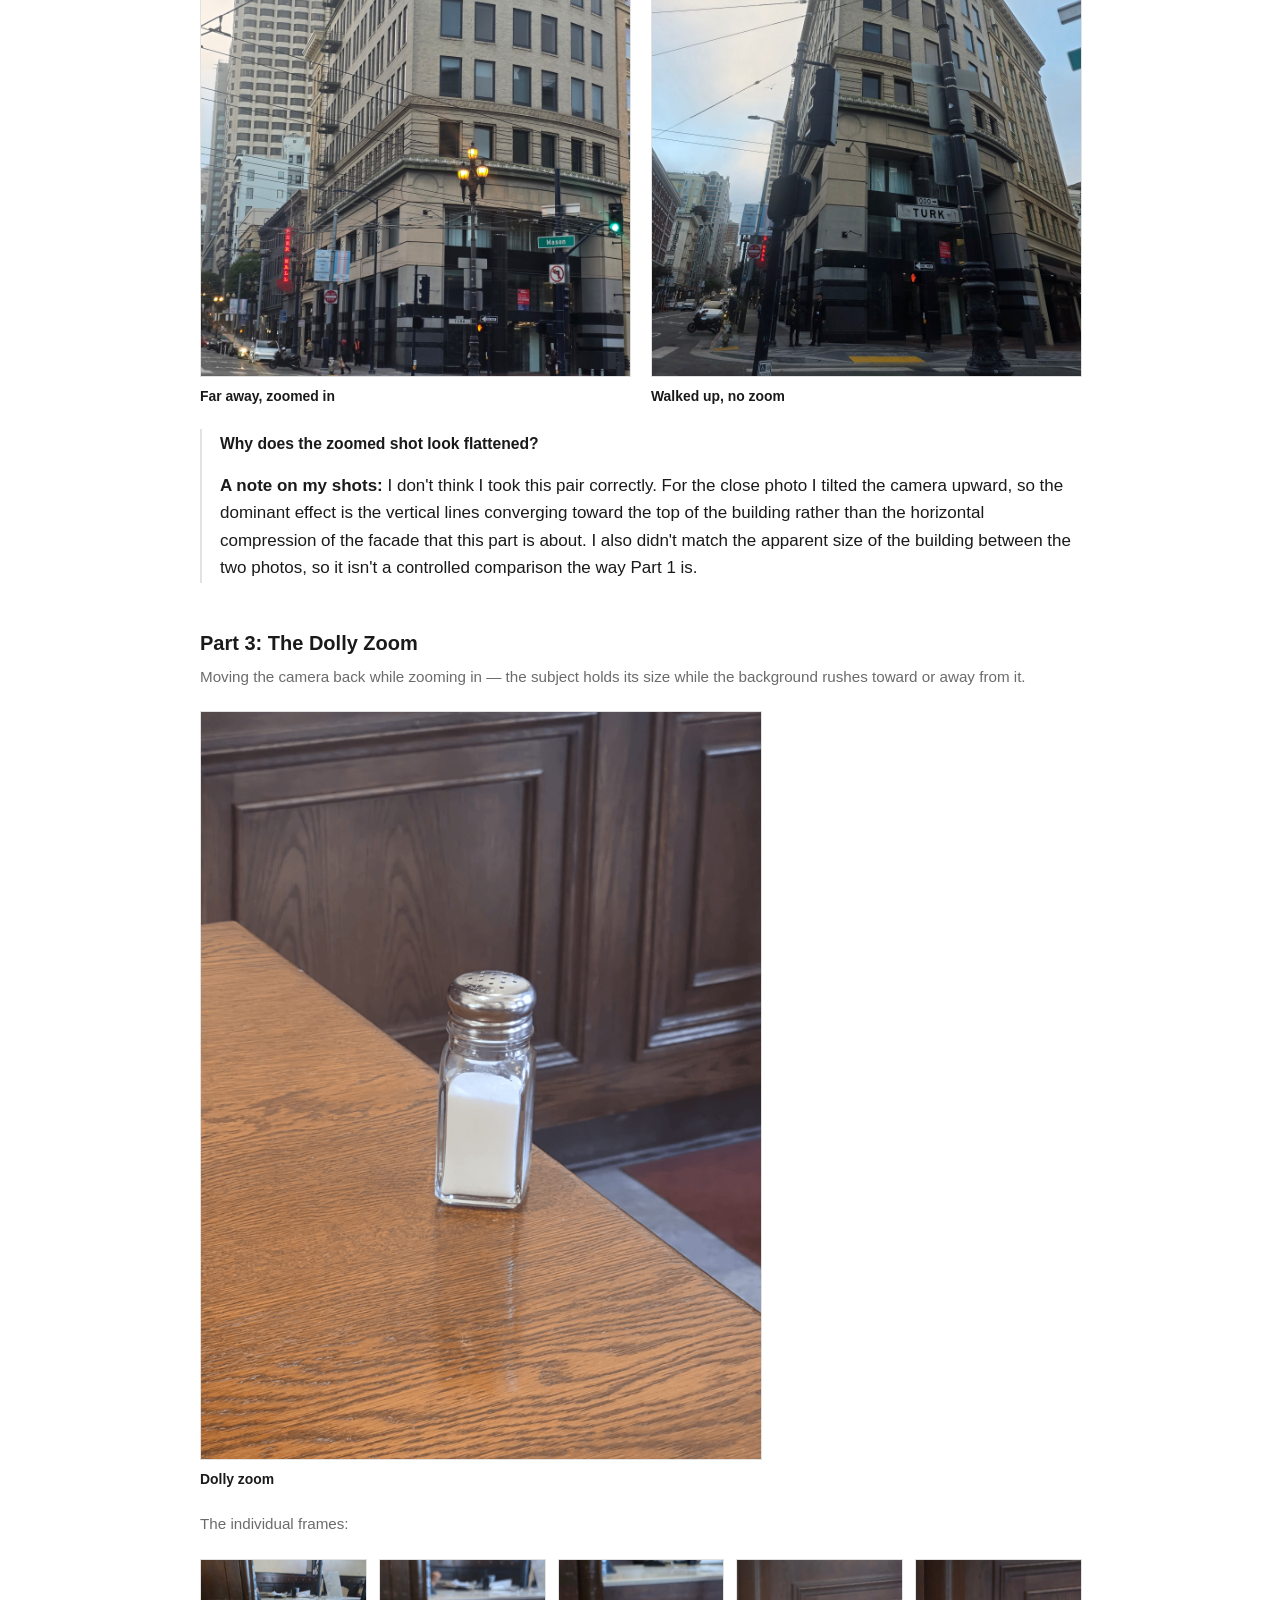
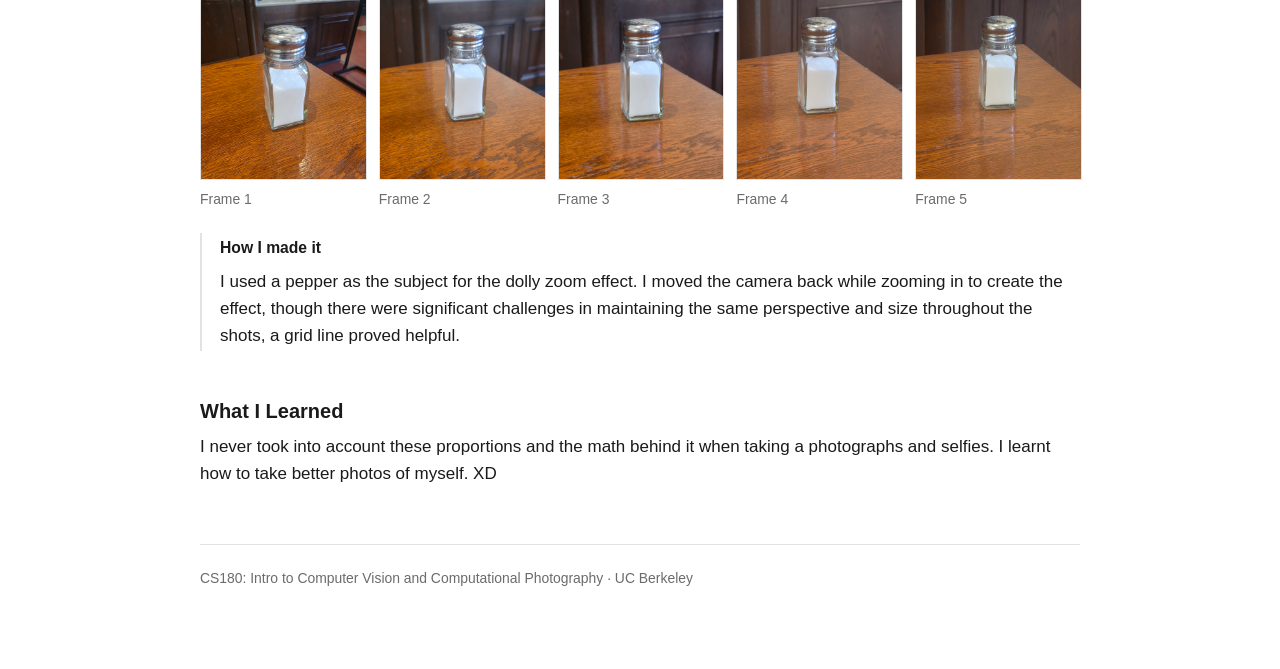
==== commit fe94b005: "Add Part 2 building photos and a note on the shot setup" ====
--- a/proj0/index.html
+++ b/proj0/index.html
@@ -110,16 +110,16 @@
     <h2>Part 2: Architectural Perspective Compression</h2>
     <p class="note">The same idea in reverse, on a building facade shot at an angle.</p>
 
-    <div class="pair">
-      <figure>
-        <img src="images/part2-zoomed.jpg" alt="Building shot from far away, zoomed in">
+    <div class="pair portrait">
+      <figure>
+        <img src="images/part2-far.png" alt="Building shot from far away, zoomed in">
         <figcaption>
           <strong>Far away, zoomed in</strong>
           <!-- TODO: focal length @ approximate distance -->
         </figcaption>
       </figure>
       <figure>
-        <img src="images/part2-close.jpg" alt="Building shot from up close, no zoom">
+        <img src="images/part2-close.png" alt="Building shot from up close, no zoom">
         <figcaption>
           <strong>Walked up, no zoom</strong>
           <!-- TODO: focal length @ approximate distance -->
@@ -132,6 +132,14 @@
       <p>
         <!-- TODO: your explanation. Compare how much the near and far edges of the
              facade differ in distance from the camera in each shot. -->
+      </p>
+      <p>
+        <strong>A note on my shots:</strong> I don't think I took this pair correctly.
+        For the close photo I tilted the camera upward, so the dominant effect is the
+        vertical lines converging toward the top of the building rather than the
+        horizontal compression of the facade that this part is about. I also didn't
+        match the apparent size of the building between the two photos, so it isn't a
+        controlled comparison the way Part 1 is.
       </p>
     </div>
   </section>
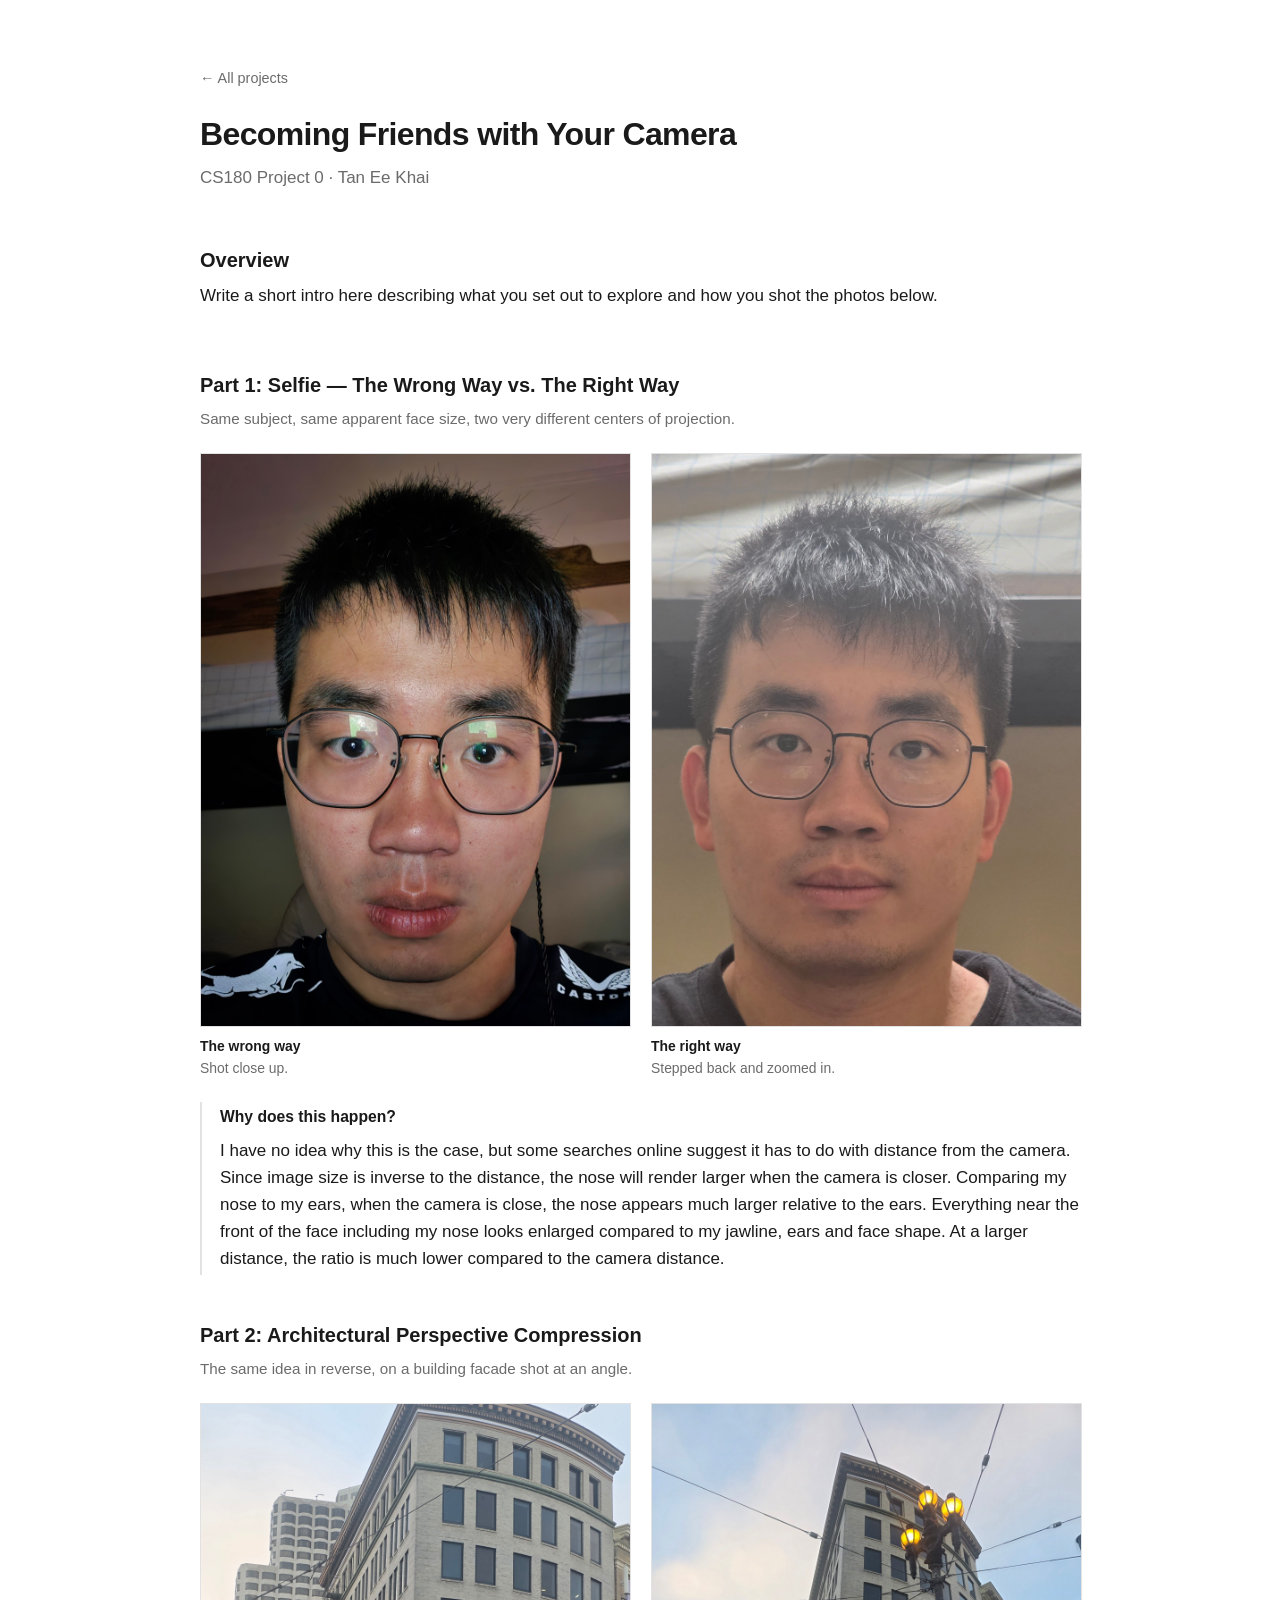
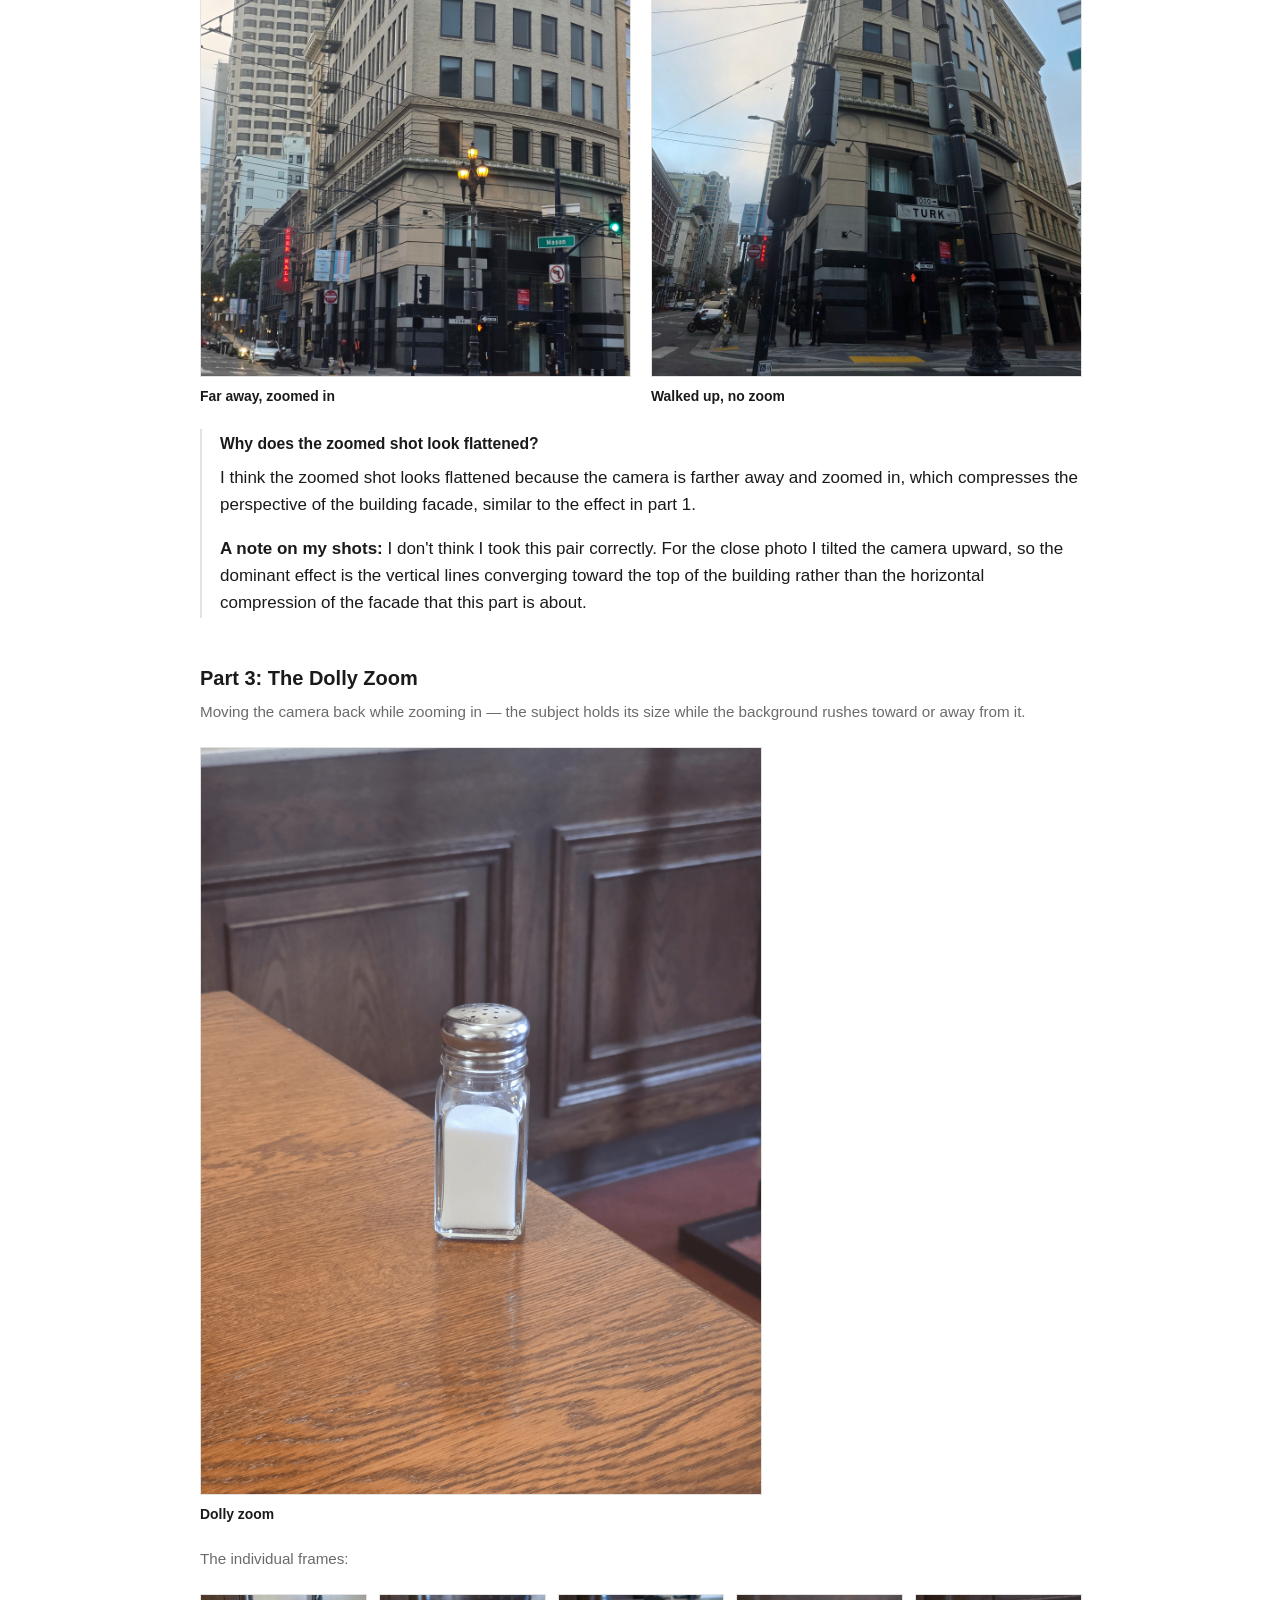
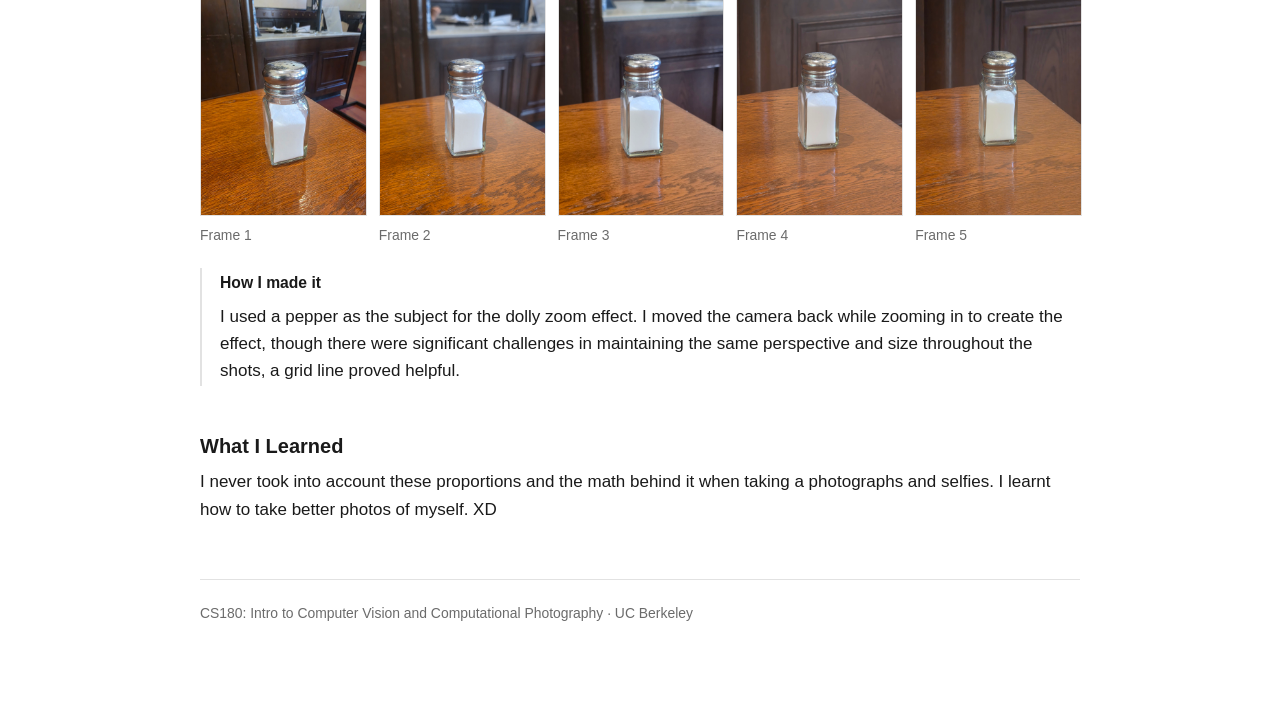
==== commit 301738cd: "Add Part 2 explanation" ====
--- a/proj0/index.html
+++ b/proj0/index.html
@@ -130,16 +130,13 @@
     <div class="why">
       <h3>Why does the zoomed shot look flattened?</h3>
       <p>
-        <!-- TODO: your explanation. Compare how much the near and far edges of the
-             facade differ in distance from the camera in each shot. -->
+      I think the zoomed shot looks flattened because the camera is farther away and zoomed in, which compresses the perspective of the building facade, similar to the effect in part 1.
       </p>
       <p>
         <strong>A note on my shots:</strong> I don't think I took this pair correctly.
         For the close photo I tilted the camera upward, so the dominant effect is the
         vertical lines converging toward the top of the building rather than the
-        horizontal compression of the facade that this part is about. I also didn't
-        match the apparent size of the building between the two photos, so it isn't a
-        controlled comparison the way Part 1 is.
+        horizontal compression of the facade that this part is about. 
       </p>
     </div>
   </section>
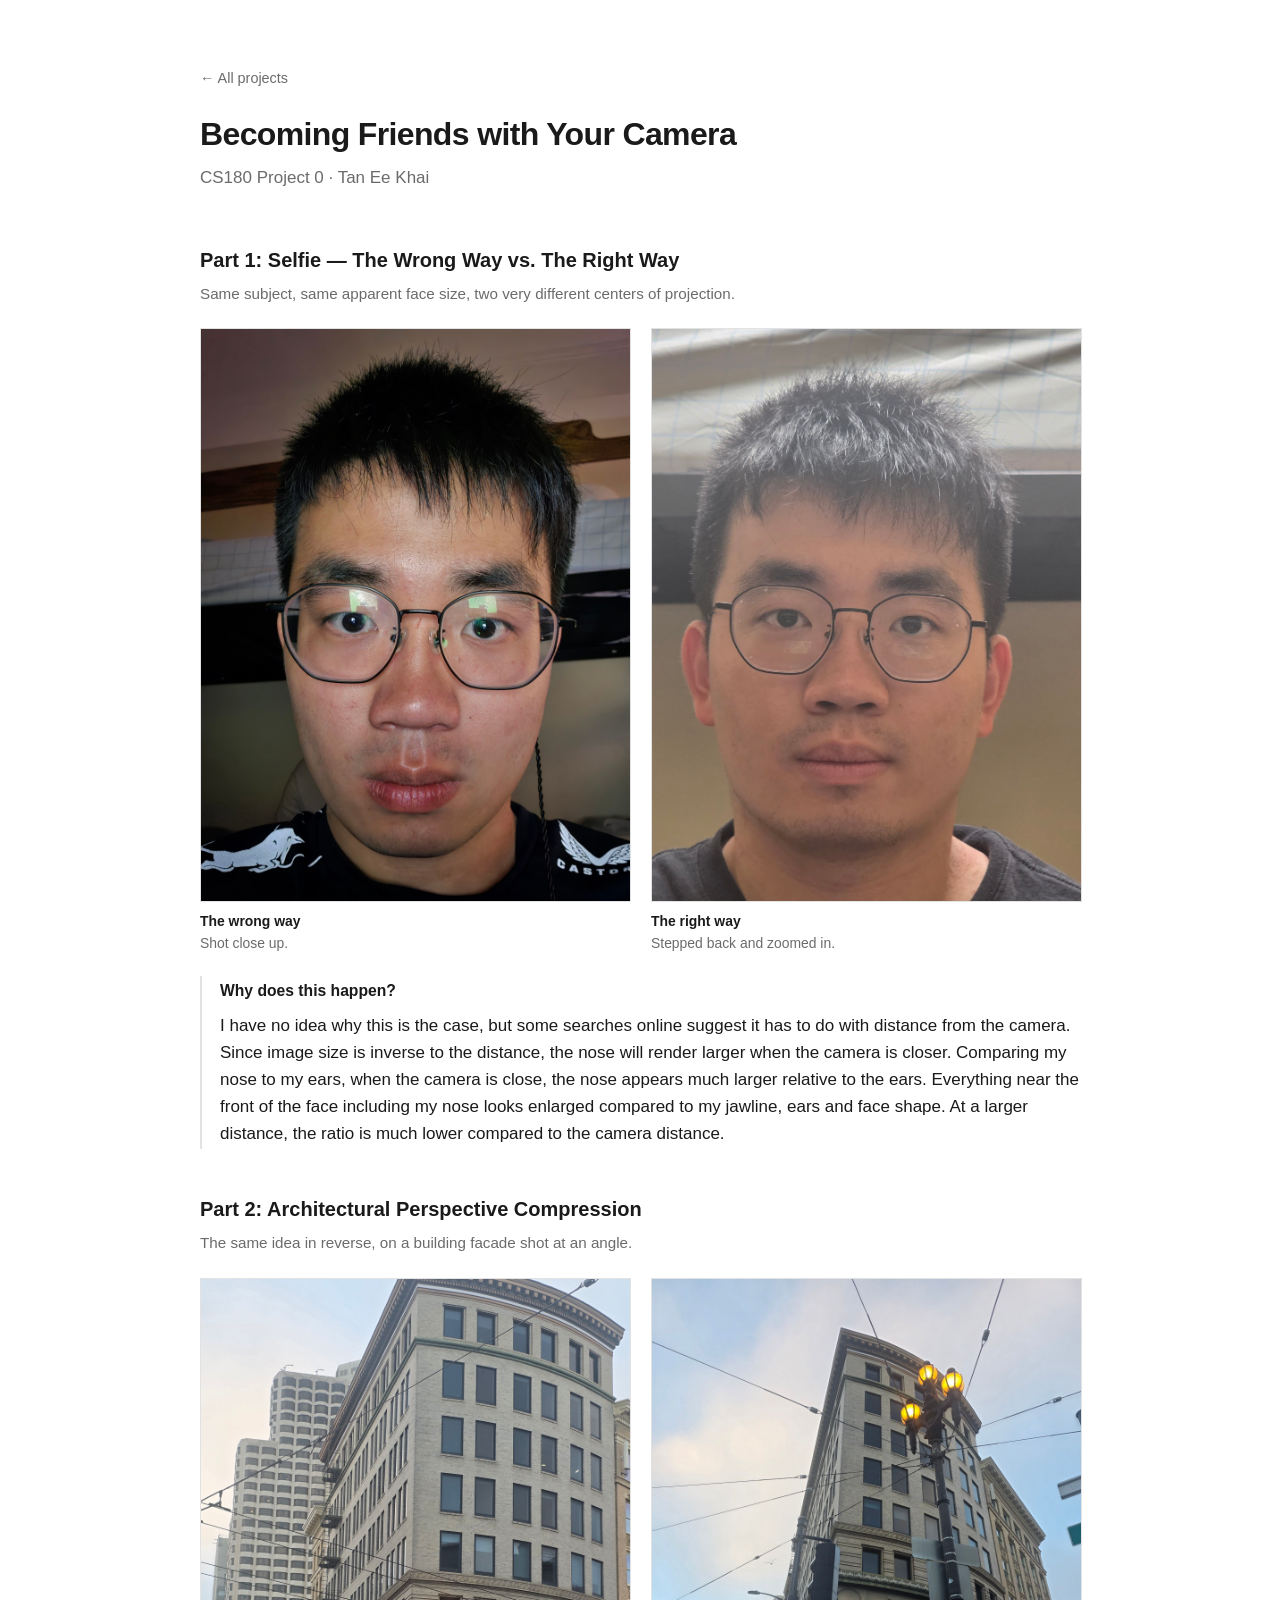
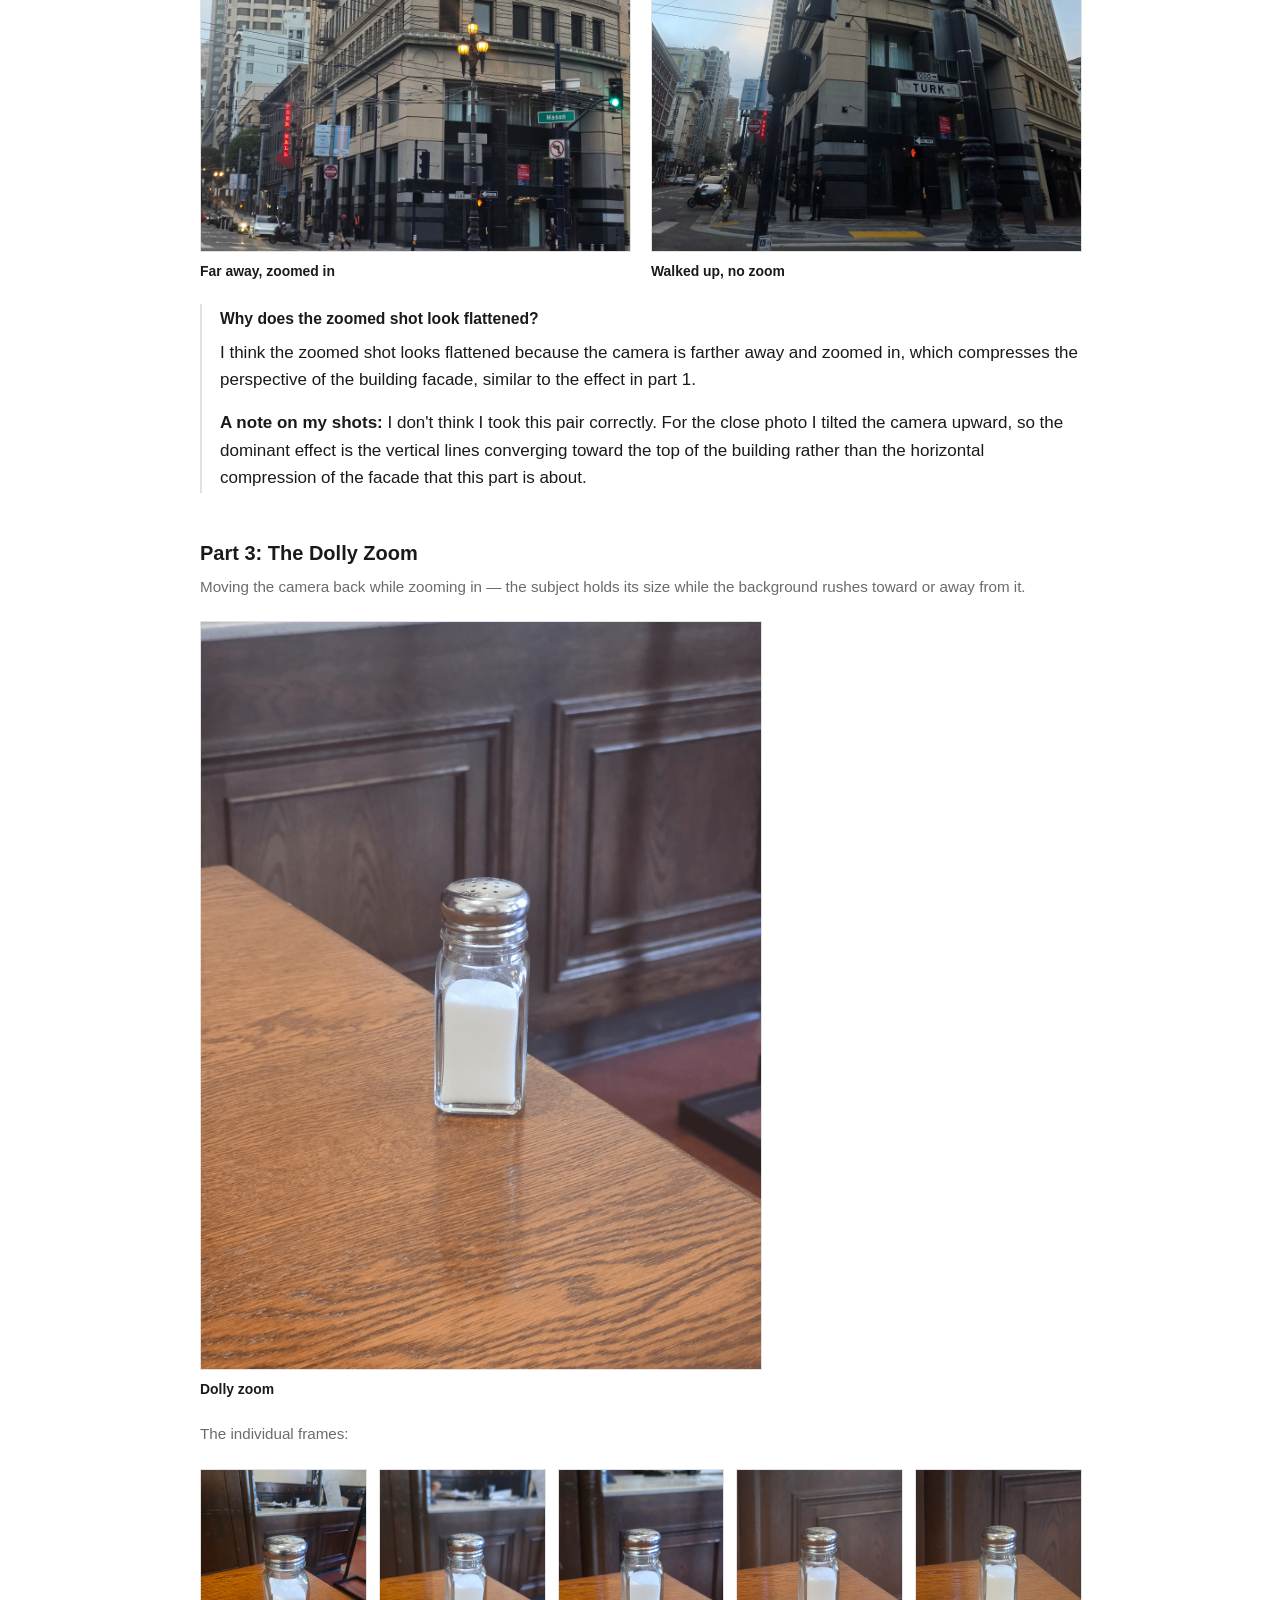
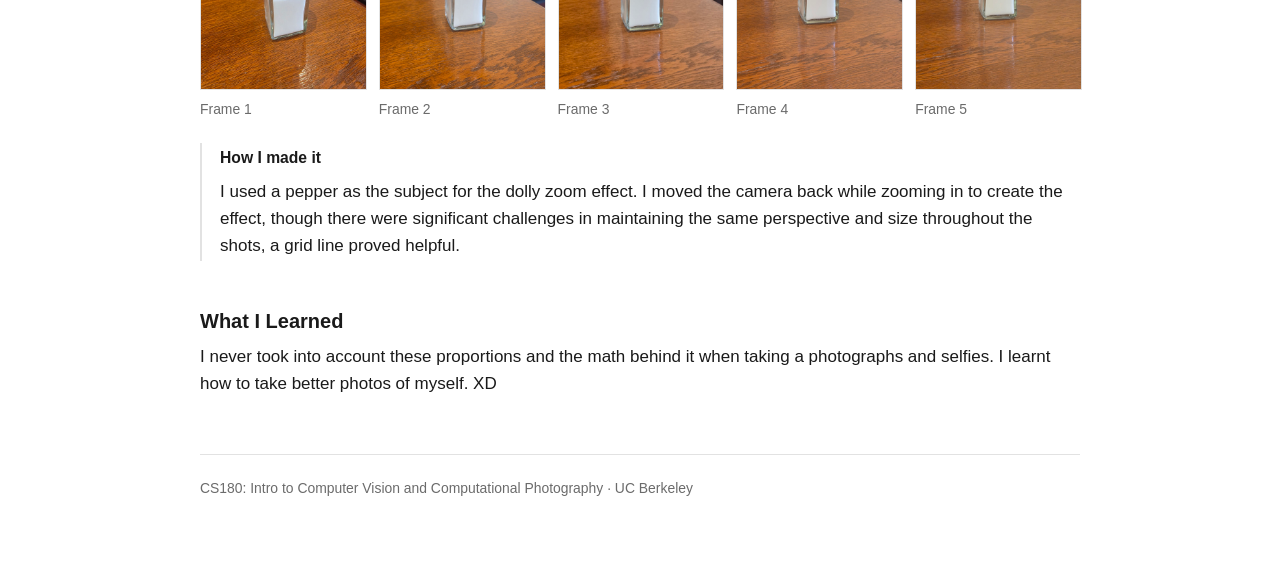
==== commit d8979fb8: "Remove placeholder Overview section" ====
--- a/proj0/index.html
+++ b/proj0/index.html
@@ -65,15 +65,6 @@
   <a class="back" href="../">&larr; All projects</a>
   <h1>Becoming Friends with Your Camera</h1>
   <p class="sub">CS180 Project 0 &middot; Tan Ee Khai</p>
-
-  <section>
-    <h2>Overview</h2>
-    <p>
-      <!-- TODO: 2-4 sentences introducing the project in your own words. -->
-      Write a short intro here describing what you set out to explore and how you
-      shot the photos below.
-    </p>
-  </section>
 
   <!-- ============ PART 1 ============ -->
   <section>
